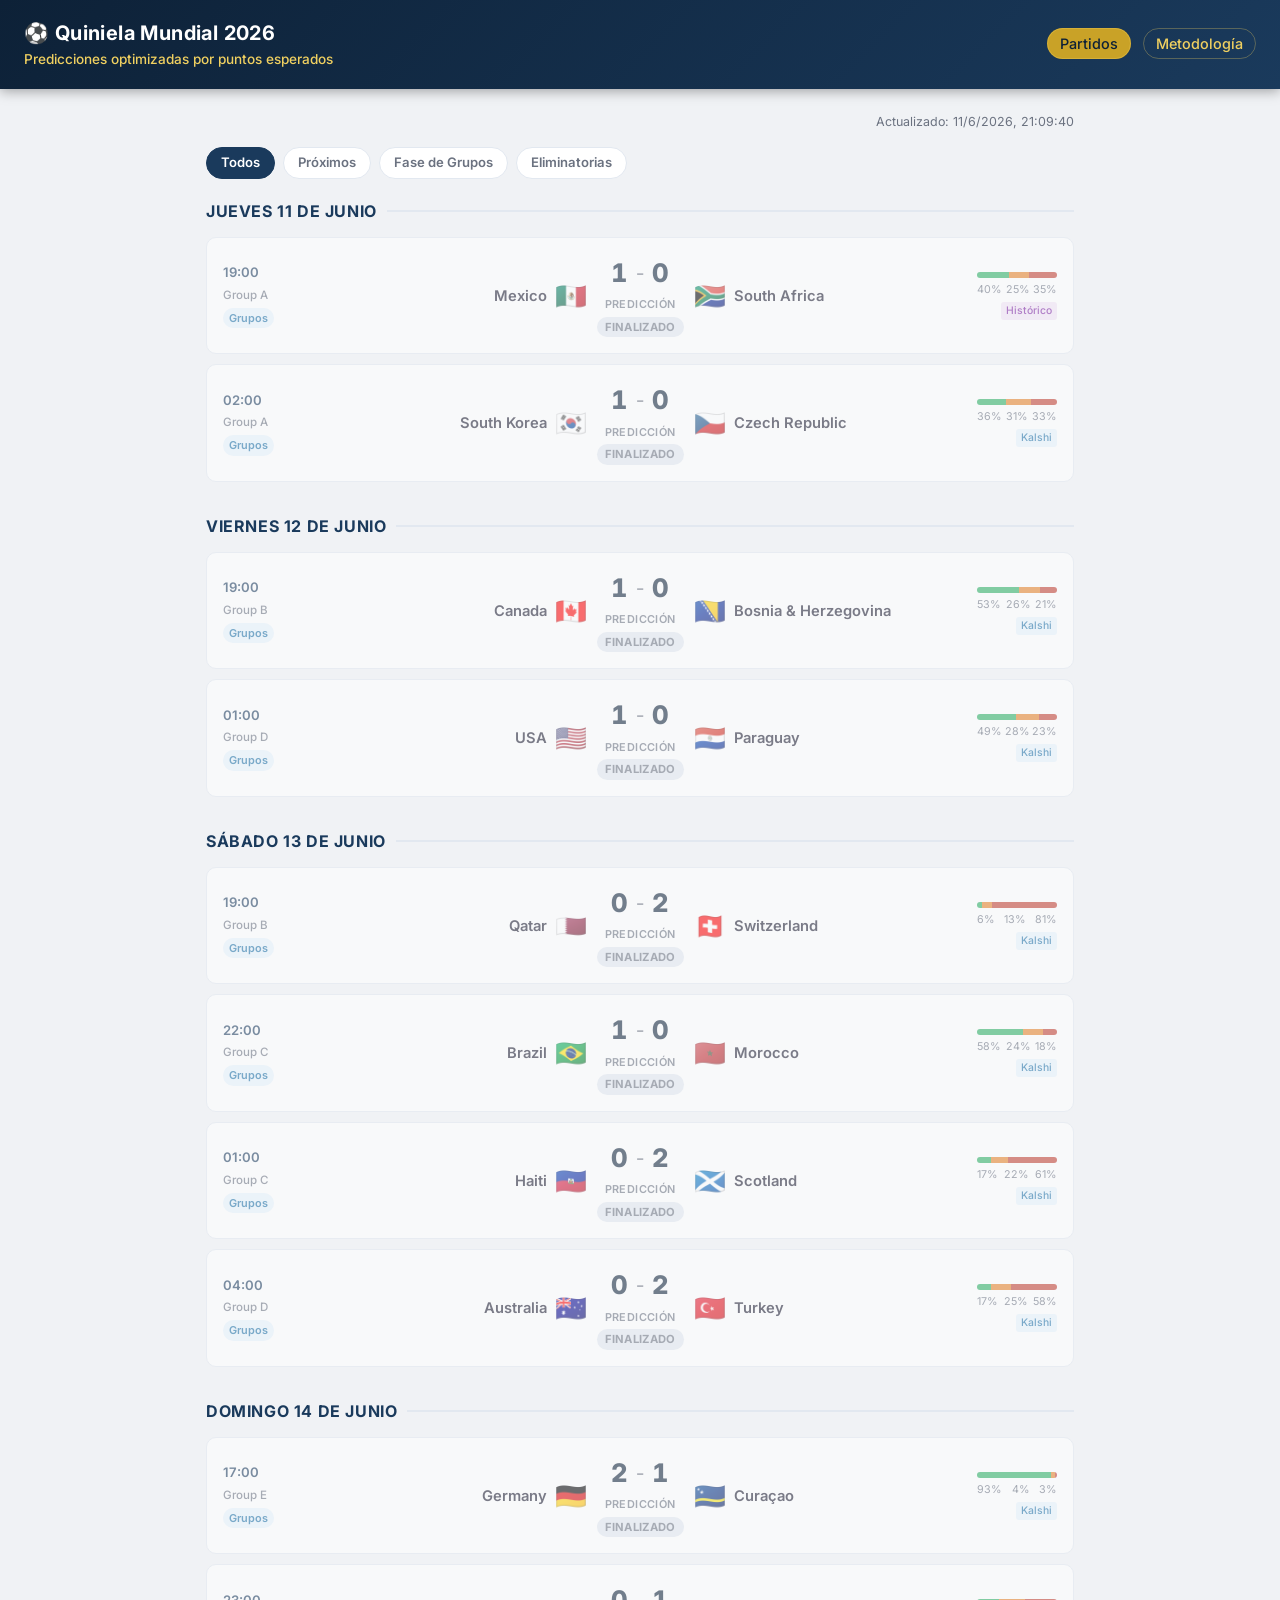
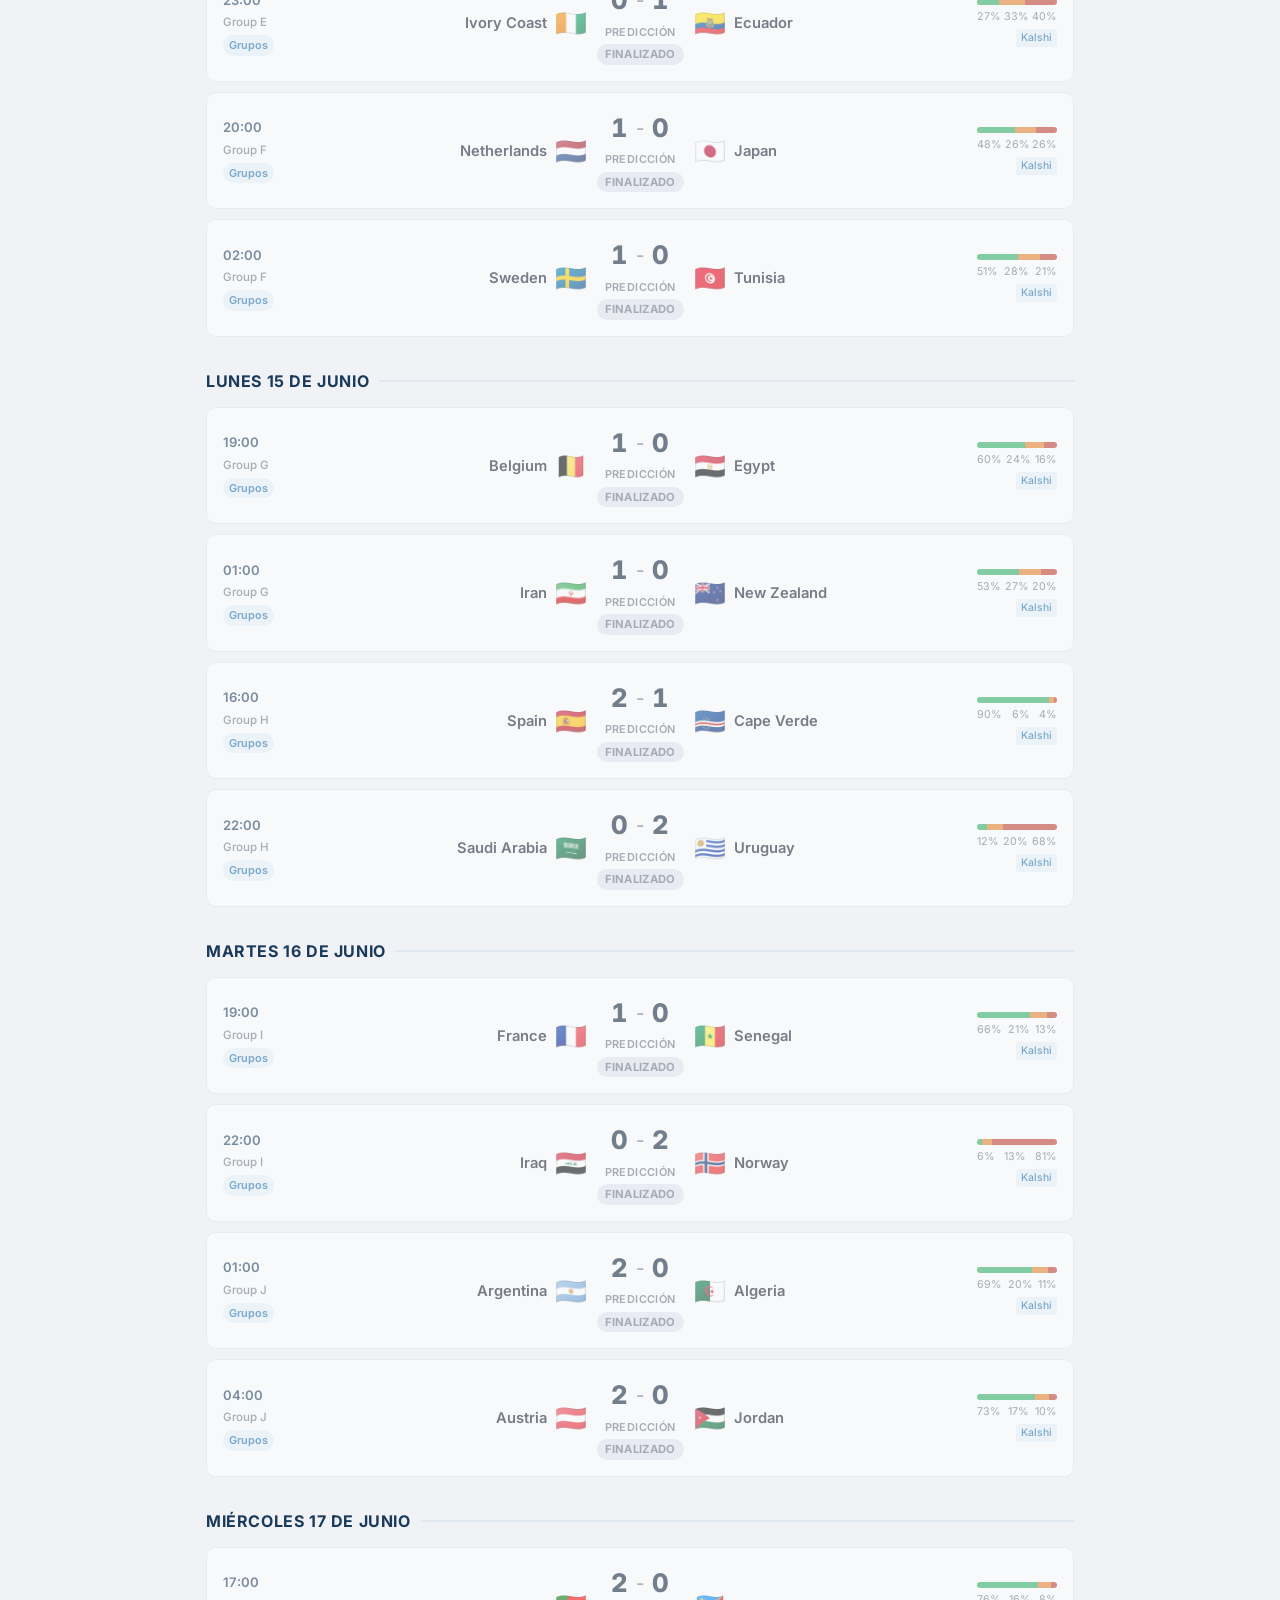
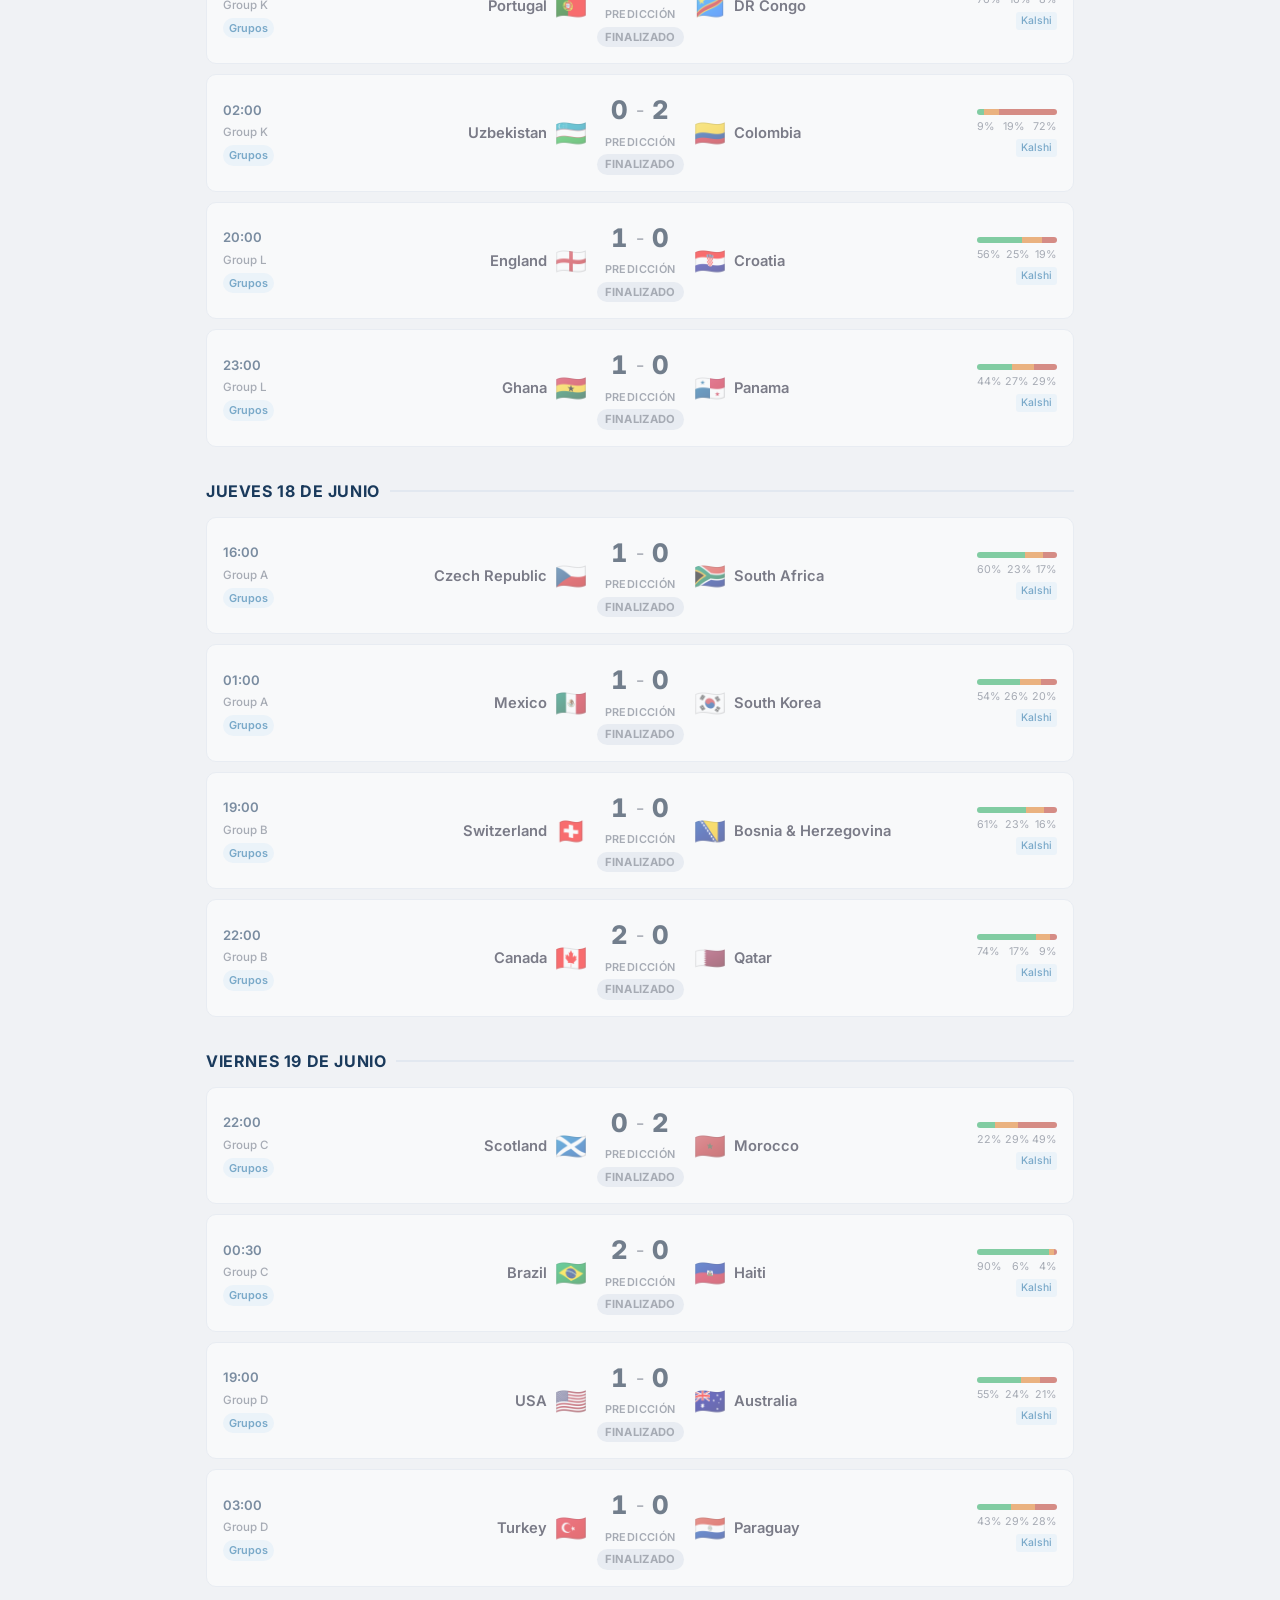
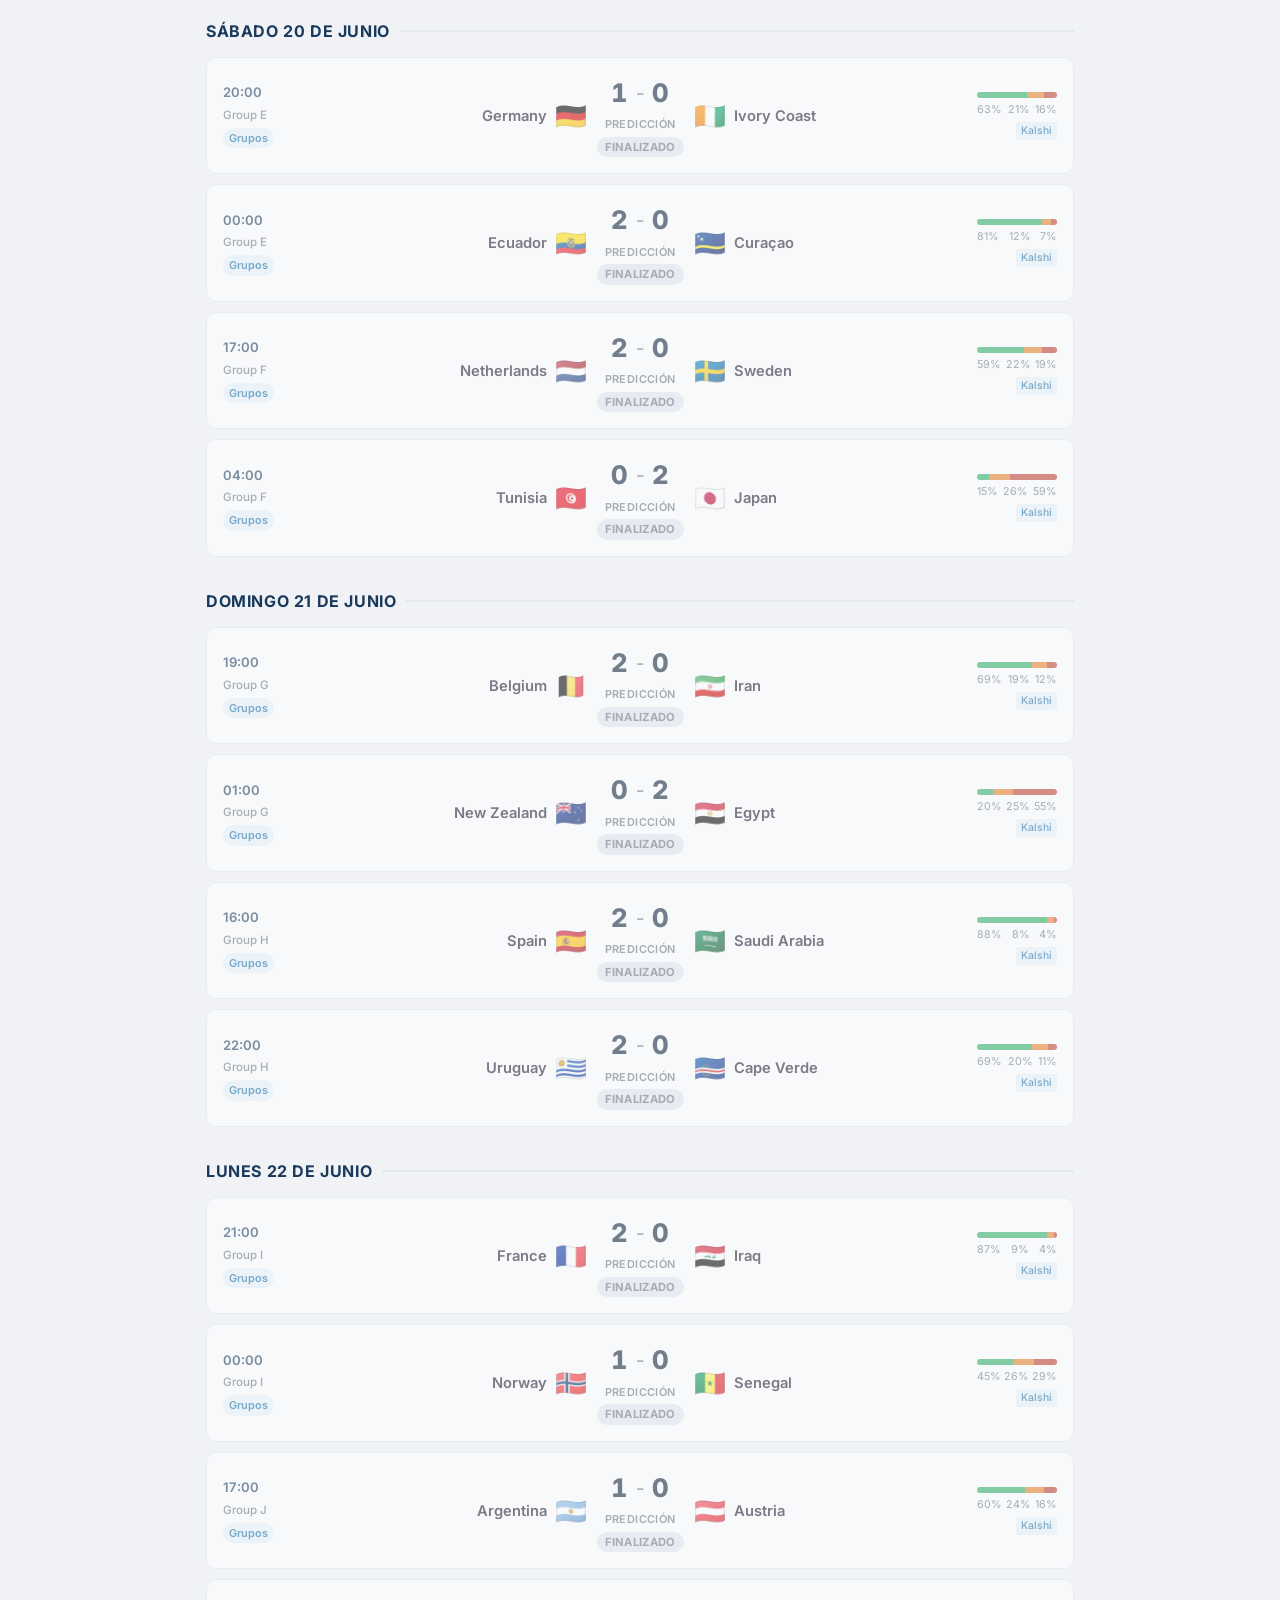
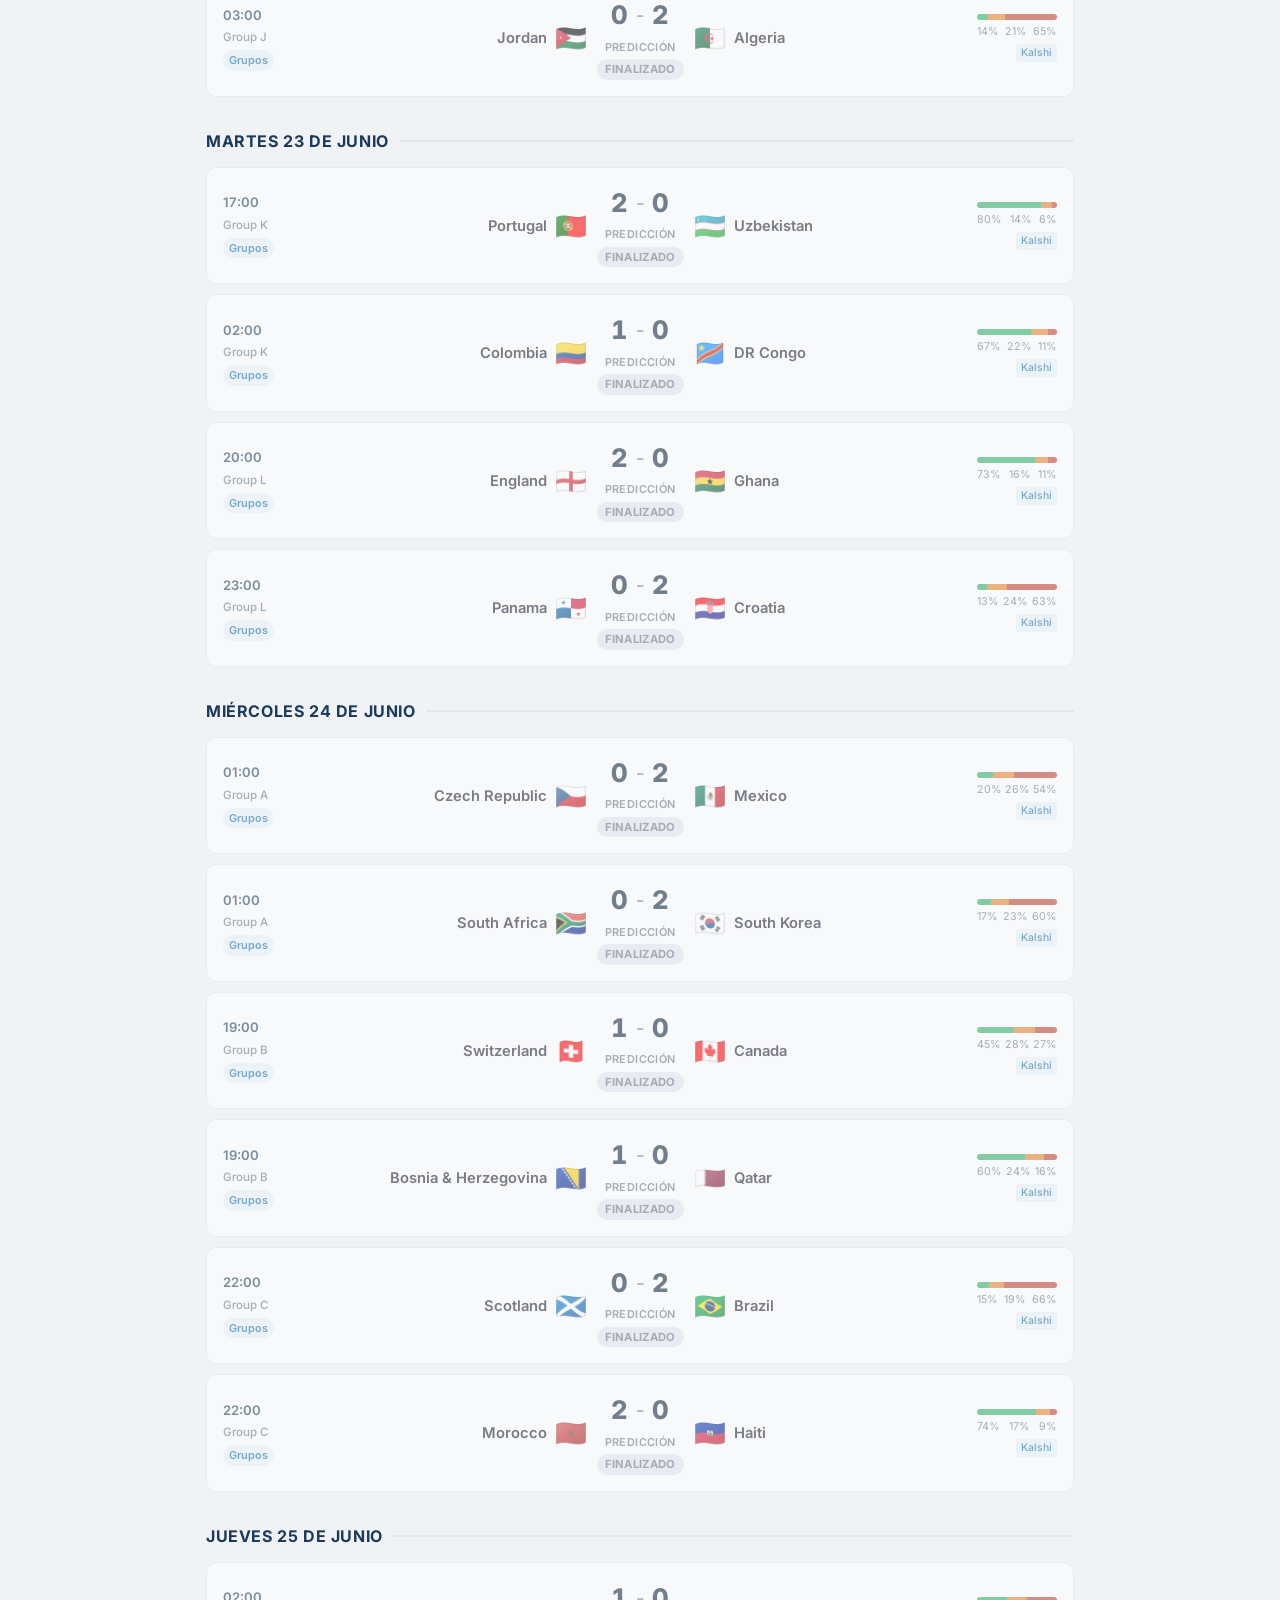
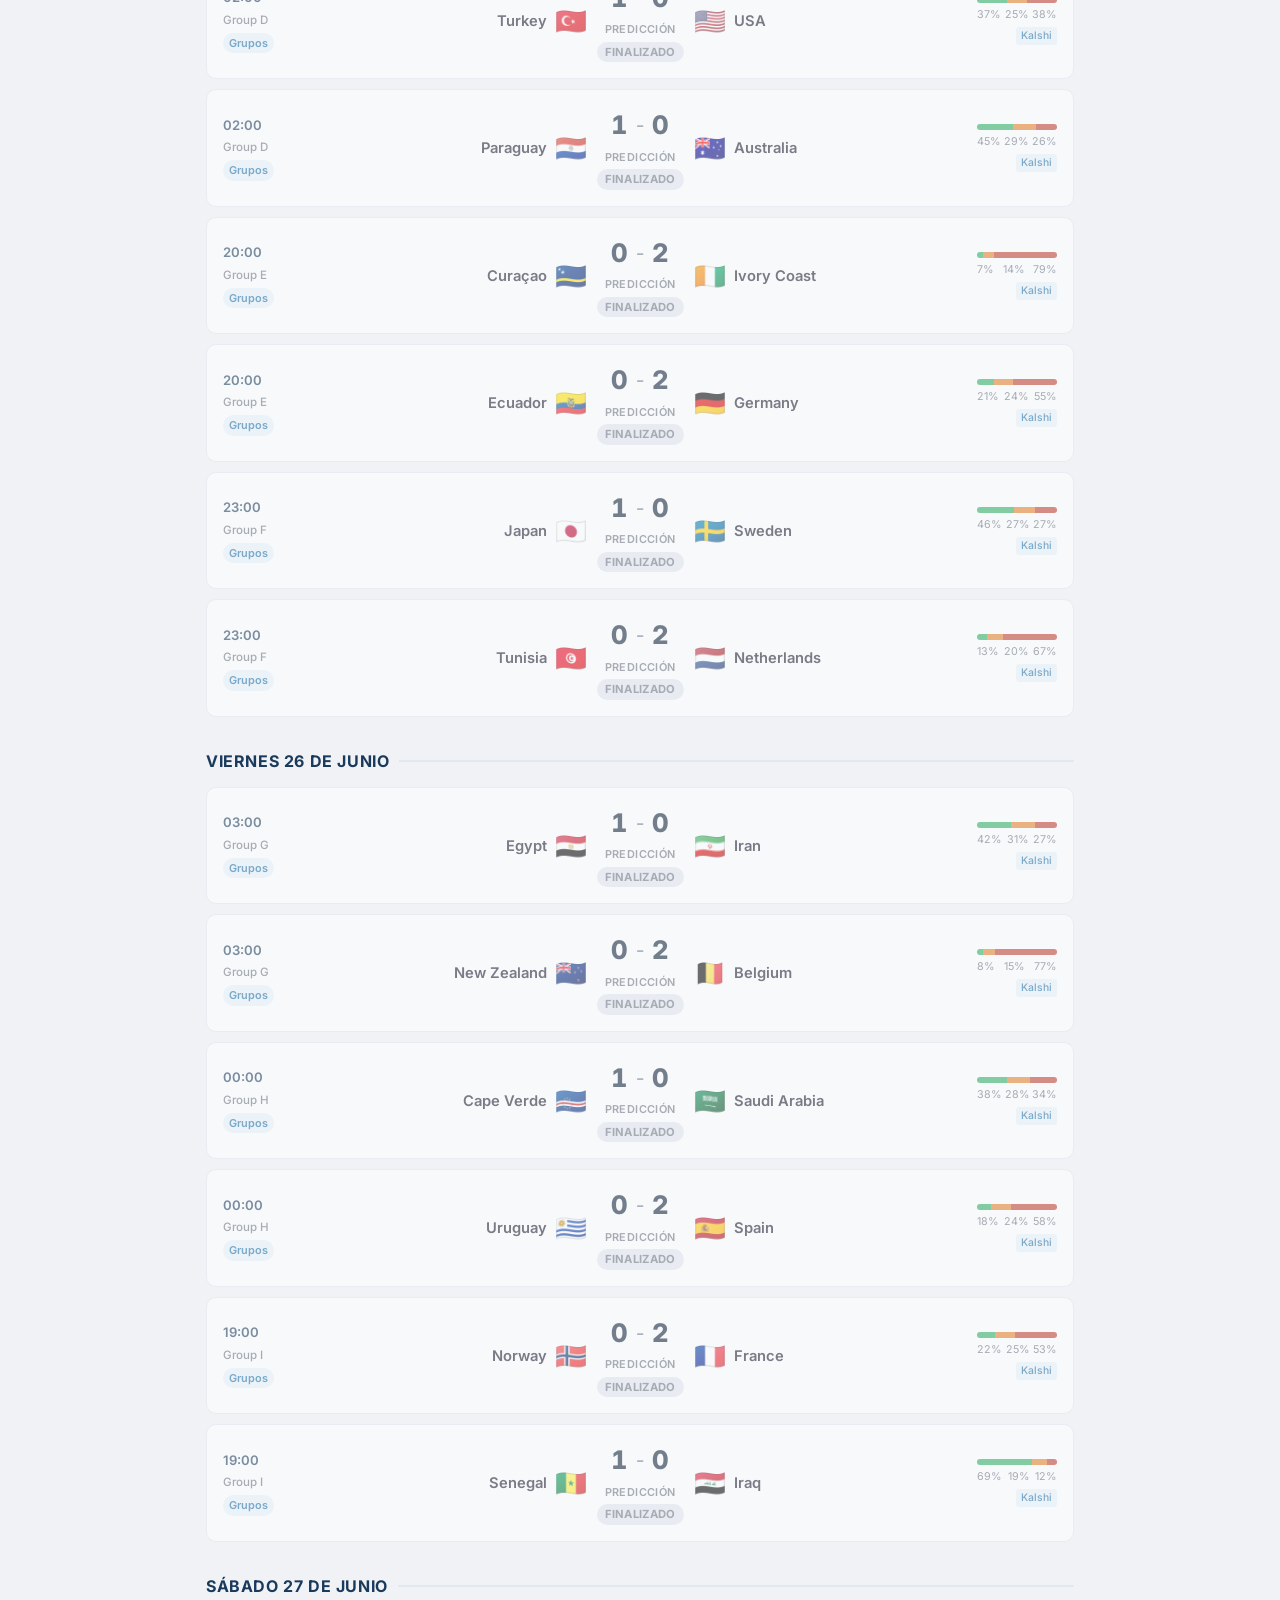
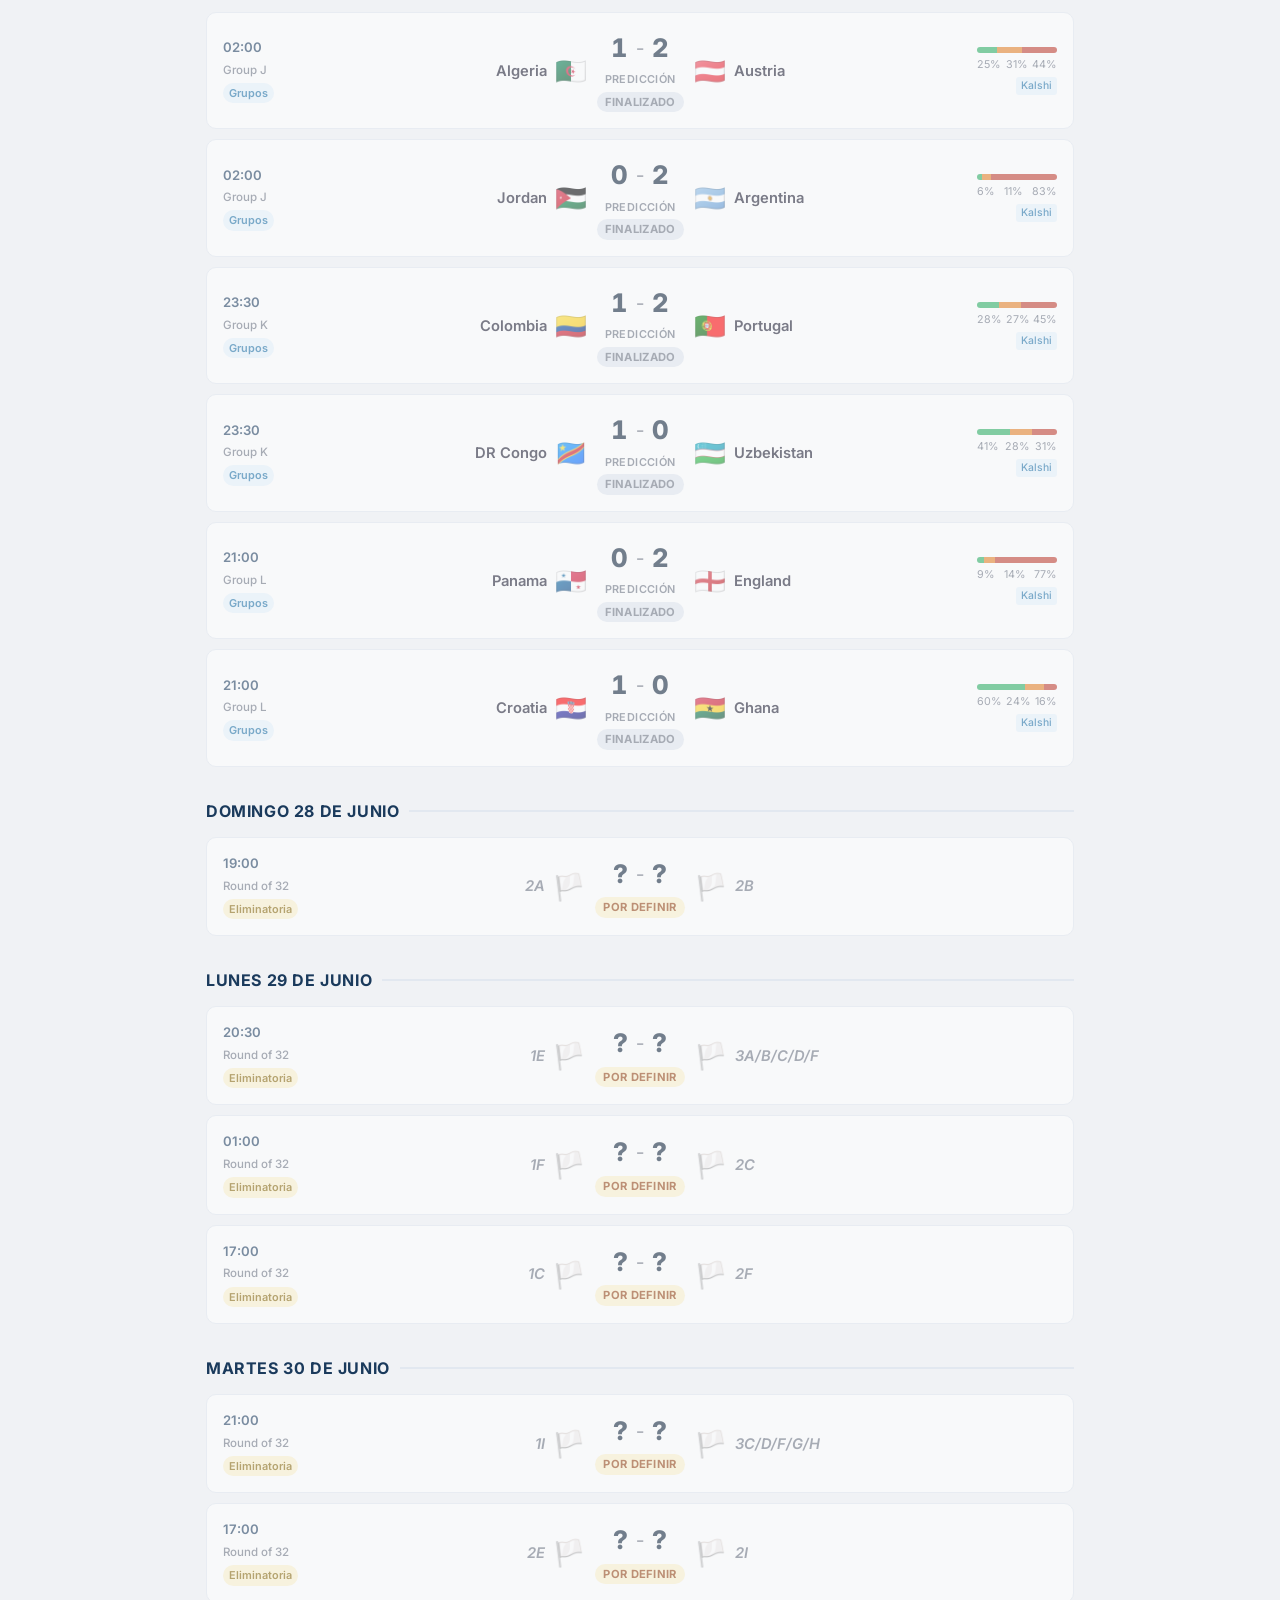
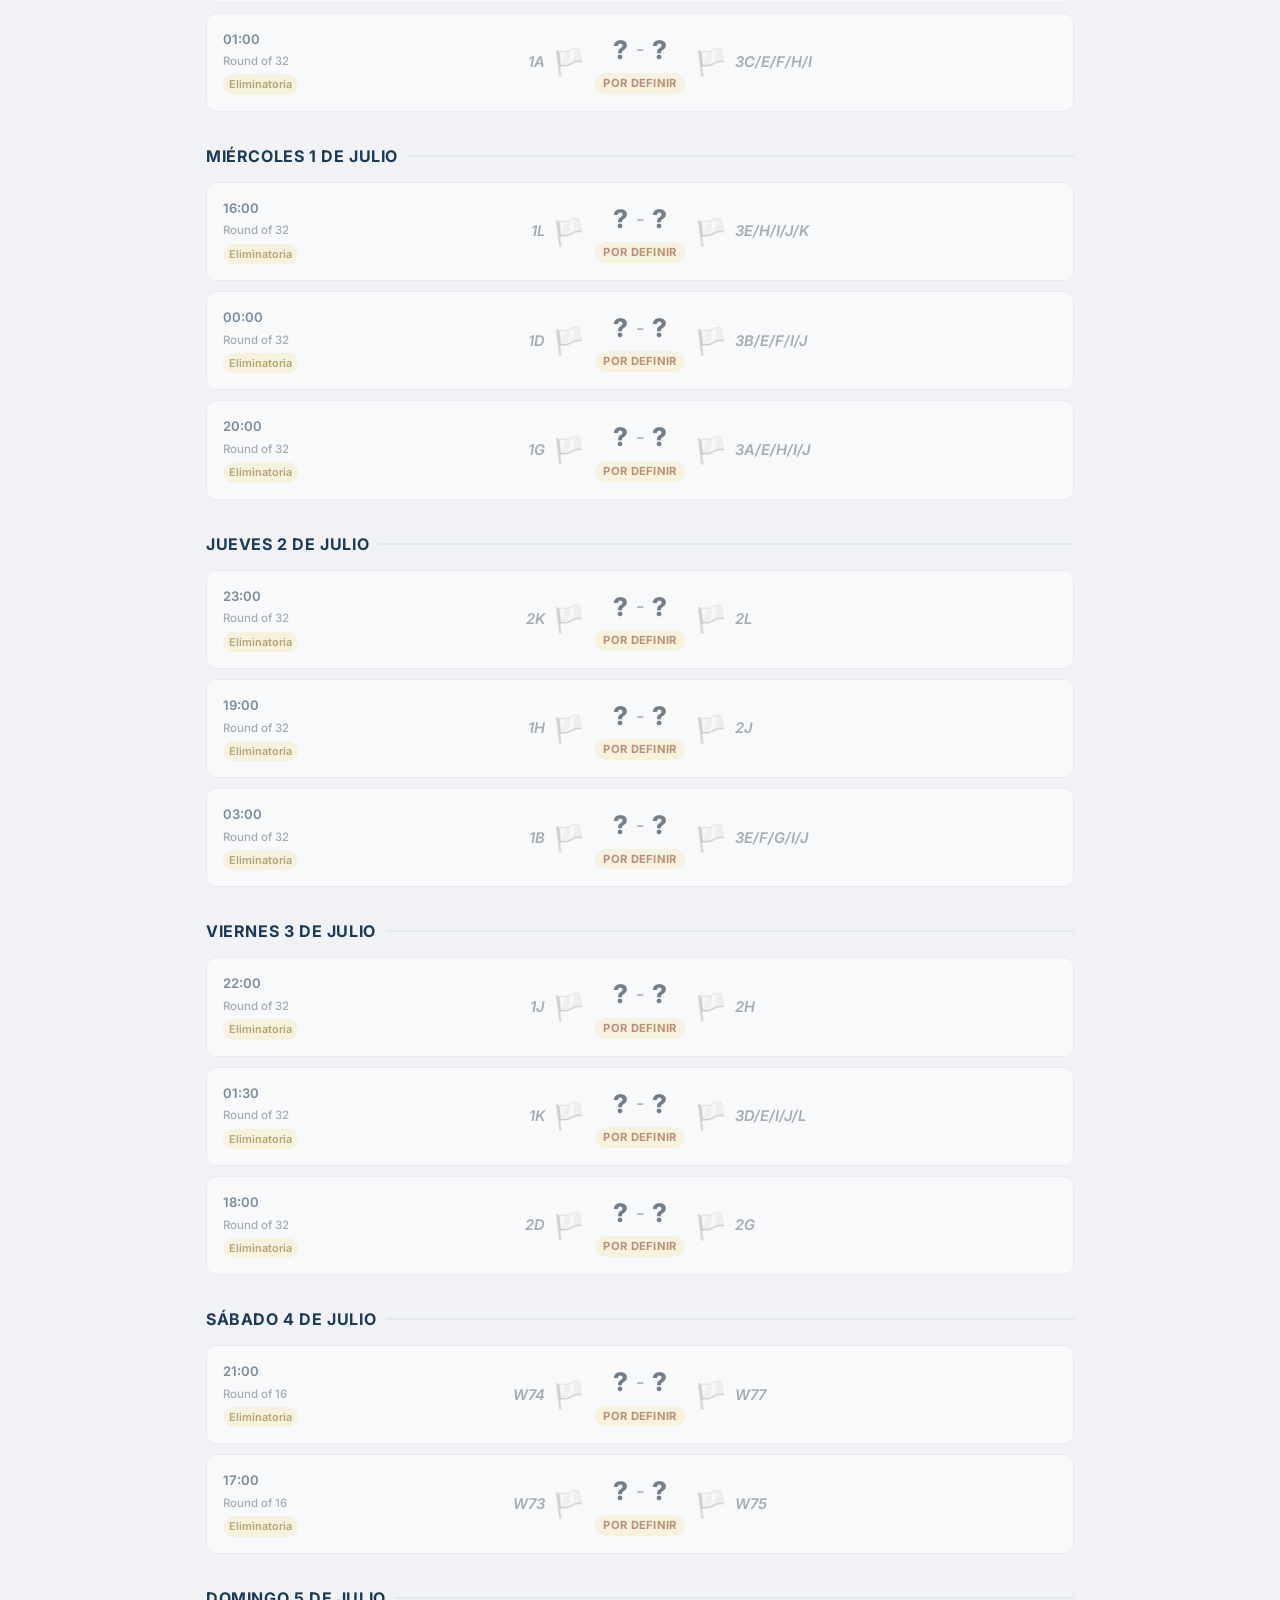
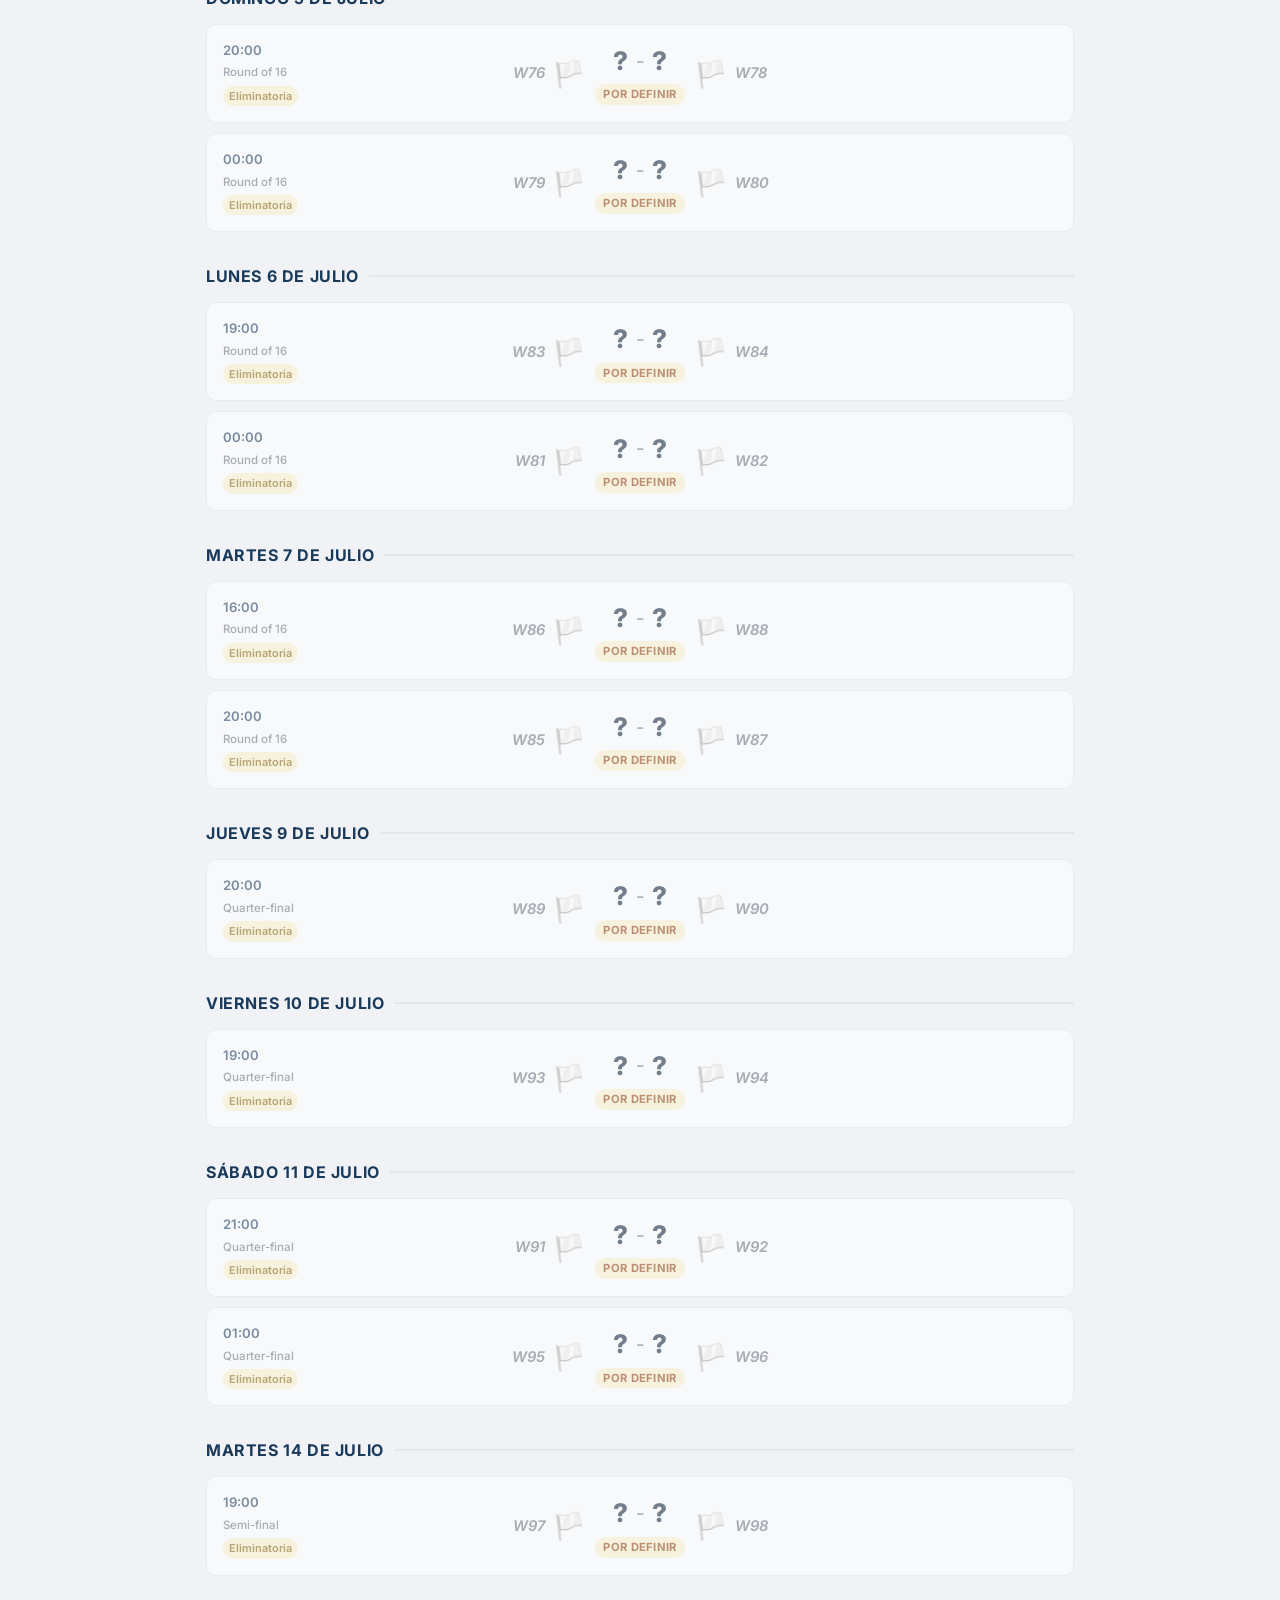
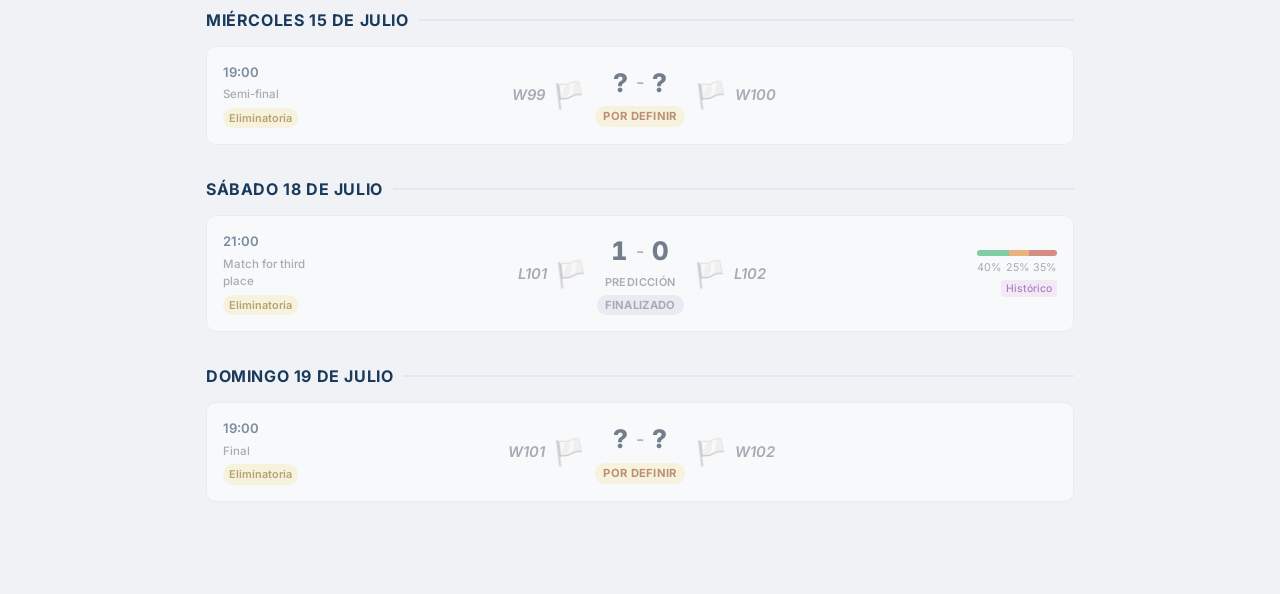
==== site/index.html @ 2aa3670f "Add frontend, GitHub Actions, fix Kalshi model - Fix _date_code to use Eastern Time (UTC-4) from tim" ====
<!DOCTYPE html>
<html lang="es">
<head>
  <meta charset="UTF-8"/>
  <meta name="viewport" content="width=device-width, initial-scale=1.0"/>
  <title>Quiniela Mundial 2026 — Predicciones</title>
  <link rel="stylesheet" href="assets/style.css"/>
  <link rel="preconnect" href="https://fonts.googleapis.com"/>
  <link rel="preconnect" href="https://fonts.gstatic.com" crossorigin/>
  <link href="https://fonts.googleapis.com/css2?family=Inter:wght@400;500;600;700;800&display=swap" rel="stylesheet"/>
</head>
<body>

<header>
  <div class="brand">
    <div>
      <h1>⚽ Quiniela Mundial 2026</h1>
      <span>Predicciones optimizadas por puntos esperados</span>
    </div>
  </div>
  <nav>
    <a href="index.html" class="active">Partidos</a>
    &nbsp;
    <a href="modelo.html">Metodología</a>
  </nav>
</header>

<main>
  <p id="last-updated"></p>

  <div class="filters">
    <span class="chip active" data-filter="all">Todos</span>
    <span class="chip" data-filter="upcoming">Próximos</span>
    <span class="chip" data-filter="group">Fase de Grupos</span>
    <span class="chip" data-filter="knockout">Eliminatorias</span>
  </div>

  <div id="matches">
    <p style="text-align:center;padding:40px;color:var(--text-muted)">Cargando predicciones…</p>
  </div>
</main>

<script src="assets/main.js"></script>
</body>
</html>
---- site/assets/style.css ----
:root {
  --blue-dark: #0d2137;
  --blue-mid:  #1a3a5c;
  --gold:      #c9a227;
  --gold-lt:   #f0d060;
  --green:     #27ae60;
  --orange:    #e67e22;
  --red:       #c0392b;
  --gray-bg:   #f0f2f5;
  --card-bg:   #ffffff;
  --text:      #1a1a2e;
  --text-muted:#6b7280;
  --border:    #e2e8f0;
  --radius:    10px;
}

*, *::before, *::after { box-sizing: border-box; margin: 0; padding: 0; }

body {
  font-family: 'Inter', 'Segoe UI', system-ui, sans-serif;
  background: var(--gray-bg);
  color: var(--text);
  font-size: 15px;
  line-height: 1.5;
}

/* ── Header ── */
header {
  background: linear-gradient(135deg, var(--blue-dark) 0%, var(--blue-mid) 100%);
  color: #fff;
  padding: 18px 24px;
  display: flex;
  align-items: center;
  justify-content: space-between;
  gap: 16px;
  position: sticky;
  top: 0;
  z-index: 100;
  box-shadow: 0 2px 12px rgba(0,0,0,.35);
}

header .brand {
  display: flex;
  align-items: center;
  gap: 12px;
}
header .brand h1 {
  font-size: 1.25rem;
  font-weight: 700;
  letter-spacing: .4px;
}
header .brand span {
  font-size: .85rem;
  color: var(--gold-lt);
  font-weight: 500;
}

header nav a {
  color: var(--gold-lt);
  text-decoration: none;
  font-size: .9rem;
  font-weight: 500;
  padding: 6px 12px;
  border: 1px solid rgba(240,208,96,.3);
  border-radius: 20px;
  transition: background .15s;
}
header nav a:hover { background: rgba(240,208,96,.15); }
header nav a.active { background: var(--gold); color: var(--blue-dark); }

/* ── Main layout ── */
main { max-width: 900px; margin: 0 auto; padding: 24px 16px 60px; }

/* ── Updated badge ── */
#last-updated {
  font-size: .78rem;
  color: var(--text-muted);
  text-align: right;
  margin-bottom: 16px;
}

/* ── Date section ── */
.date-section { margin-bottom: 32px; }

.date-header {
  display: flex;
  align-items: center;
  gap: 10px;
  margin-bottom: 14px;
}
.date-header h2 {
  font-size: 1rem;
  font-weight: 700;
  color: var(--blue-mid);
  text-transform: uppercase;
  letter-spacing: .6px;
}
.date-header::after {
  content: '';
  flex: 1;
  height: 2px;
  background: var(--border);
}

/* ── Match card ── */
.match-card {
  background: var(--card-bg);
  border-radius: var(--radius);
  border: 1px solid var(--border);
  padding: 16px;
  margin-bottom: 10px;
  display: grid;
  grid-template-columns: 90px 1fr auto 1fr 90px;
  align-items: center;
  gap: 10px;
  transition: box-shadow .15s;
}
.match-card:hover { box-shadow: 0 4px 16px rgba(0,0,0,.08); }
.match-card.past { opacity: .55; }

/* Time + group info (left meta column) */
.match-meta {
  display: flex;
  flex-direction: column;
  align-items: flex-start;
  gap: 4px;
}
.match-time {
  font-size: .82rem;
  font-weight: 600;
  color: var(--blue-mid);
}
.match-group {
  font-size: .72rem;
  color: var(--text-muted);
  font-weight: 500;
}
.match-phase-badge {
  font-size: .68rem;
  padding: 2px 6px;
  border-radius: 20px;
  font-weight: 600;
  background: #e8f4fd;
  color: #1a6fa6;
}
.match-phase-badge.knockout {
  background: #fef3cd;
  color: #856404;
}

/* Home team */
.team-home {
  display: flex;
  align-items: center;
  justify-content: flex-end;
  gap: 8px;
  text-align: right;
}
.team-away {
  display: flex;
  align-items: center;
  justify-content: flex-start;
  gap: 8px;
  text-align: left;
}
.team-flag { font-size: 1.6rem; line-height: 1; }
.team-name { font-size: .92rem; font-weight: 600; }
.team-name.tbd { color: var(--text-muted); font-style: italic; }

/* Score block */
.score-block {
  display: flex;
  flex-direction: column;
  align-items: center;
  gap: 4px;
  min-width: 80px;
}
.score-main {
  display: flex;
  align-items: center;
  gap: 6px;
  font-size: 1.6rem;
  font-weight: 800;
  color: var(--blue-dark);
  font-variant-numeric: tabular-nums;
}
.score-sep { color: var(--text-muted); font-weight: 400; font-size: 1.2rem; }

.score-label {
  font-size: .68rem;
  font-weight: 600;
  color: var(--text-muted);
  text-transform: uppercase;
  letter-spacing: .4px;
}
.score-epts {
  font-size: .75rem;
  font-weight: 600;
  padding: 2px 8px;
  border-radius: 20px;
  background: #e8f5e9;
  color: #2e7d32;
}
.score-epts.medium { background: #fff8e1; color: #e65100; }
.score-epts.low    { background: #fce4ec; color: #880e4f; }

/* Probability bar (right meta column) */
.prob-col {
  display: flex;
  flex-direction: column;
  align-items: flex-end;
  gap: 4px;
}
.prob-bar {
  display: flex;
  width: 80px;
  height: 6px;
  border-radius: 3px;
  overflow: hidden;
}
.prob-bar .seg-home { background: var(--green); }
.prob-bar .seg-draw { background: var(--orange); }
.prob-bar .seg-away { background: var(--red); }
.prob-labels {
  display: flex;
  width: 80px;
  justify-content: space-between;
  font-size: .67rem;
  color: var(--text-muted);
}
.src-badge {
  font-size: .65rem;
  padding: 1px 5px;
  border-radius: 3px;
  background: #e8f4fd;
  color: #1a6fa6;
  font-weight: 500;
}
.src-badge.fallback { background: #f3e5f5; color: #7b1fa2; }

/* ── Status overlays ── */
.match-card.live .score-main { color: var(--red); animation: pulse 2s infinite; }
@keyframes pulse { 0%,100%{opacity:1} 50%{opacity:.6} }

.status-pill {
  display: inline-block;
  font-size: .7rem;
  font-weight: 700;
  padding: 2px 8px;
  border-radius: 20px;
  letter-spacing: .3px;
  text-transform: uppercase;
}
.status-pill.live    { background: #fee2e2; color: var(--red); }
.status-pill.past    { background: var(--border); color: var(--text-muted); }
.status-pill.tbd     { background: #fef3cd; color: #92400e; }

/* ── Filter chips ── */
.filters {
  display: flex;
  gap: 8px;
  flex-wrap: wrap;
  margin-bottom: 20px;
}
.chip {
  cursor: pointer;
  padding: 5px 14px;
  border-radius: 20px;
  font-size: .82rem;
  font-weight: 600;
  border: 1.5px solid var(--border);
  background: var(--card-bg);
  color: var(--text-muted);
  transition: all .15s;
}
.chip:hover { border-color: var(--blue-mid); color: var(--blue-mid); }
.chip.active { background: var(--blue-mid); color: #fff; border-color: var(--blue-mid); }

/* ── modelo.html ── */
.content-page { max-width: 760px; margin: 0 auto; padding: 32px 16px 60px; }
.content-page h2 { font-size: 1.3rem; color: var(--blue-mid); margin: 32px 0 12px; border-bottom: 2px solid var(--gold); padding-bottom: 6px; }
.content-page h3 { font-size: 1rem; margin: 20px 0 8px; color: var(--text); }
.content-page p  { margin-bottom: 12px; color: #374151; }
.content-page table { width: 100%; border-collapse: collapse; margin: 12px 0; font-size: .88rem; }
.content-page th { background: var(--blue-mid); color: #fff; padding: 8px 12px; text-align: left; }
.content-page td { border-bottom: 1px solid var(--border); padding: 8px 12px; }
.content-page tr:nth-child(even) td { background: #f8fafc; }
.content-page code { background: #f1f5f9; padding: 2px 5px; border-radius: 4px; font-size: .85em; }
.content-page .formula-box {
  background: #f8fafc;
  border-left: 4px solid var(--blue-mid);
  padding: 16px 20px;
  border-radius: 0 8px 8px 0;
  font-family: 'Courier New', monospace;
  font-size: .85rem;
  margin: 12px 0;
  overflow-x: auto;
}
.stat-grid { display: grid; grid-template-columns: repeat(auto-fit,minmax(130px,1fr)); gap: 12px; margin: 16px 0; }
.stat-card { background: var(--card-bg); border: 1px solid var(--border); border-radius: 8px; padding: 14px; text-align: center; }
.stat-card .num { font-size: 1.6rem; font-weight: 800; color: var(--blue-mid); }
.stat-card .lbl { font-size: .75rem; color: var(--text-muted); margin-top: 2px; }

/* ── Responsive ── */
@media (max-width: 640px) {
  .match-card {
    grid-template-columns: 1fr;
    grid-template-rows: auto;
    gap: 8px;
    text-align: center;
  }
  .team-home, .team-away { justify-content: center; }
  .score-block { flex-direction: row; flex-wrap: wrap; justify-content: center; gap: 8px; }
  .prob-col { align-items: center; }
  .match-meta { align-items: center; }
}
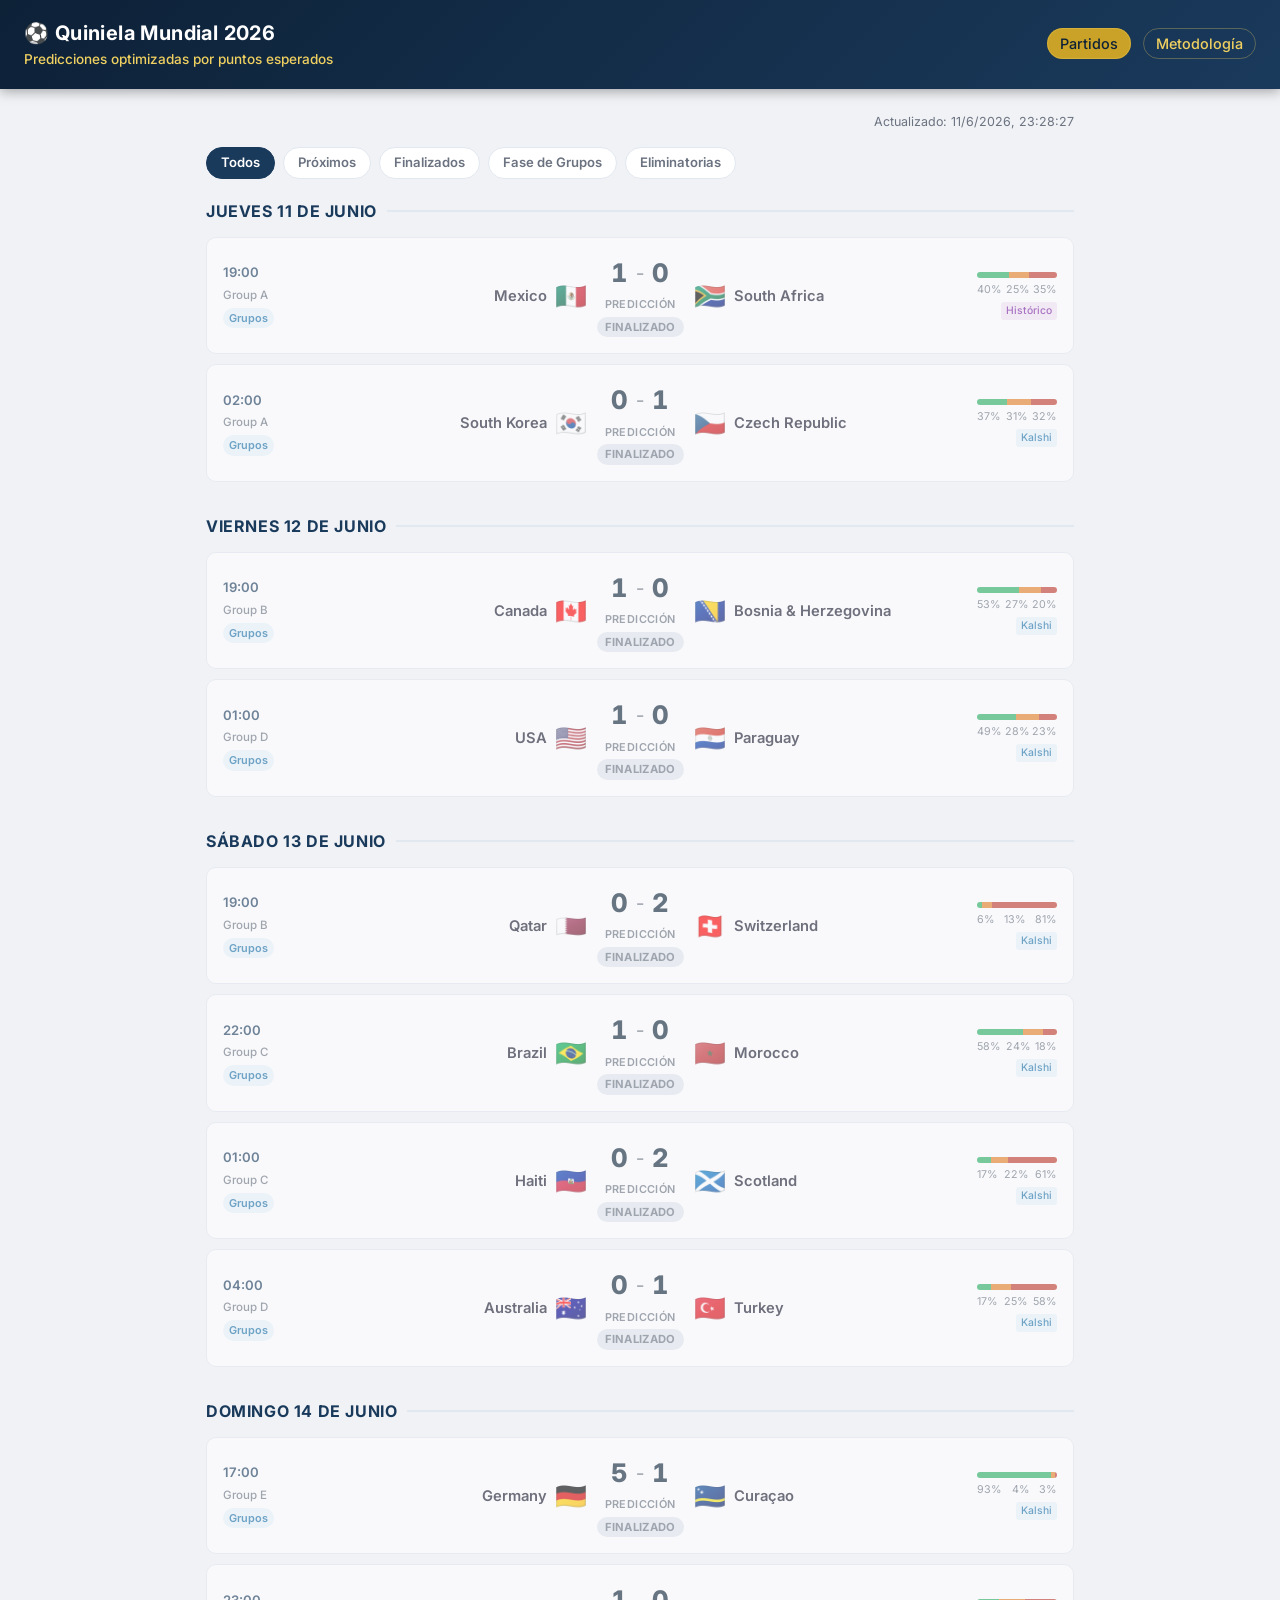
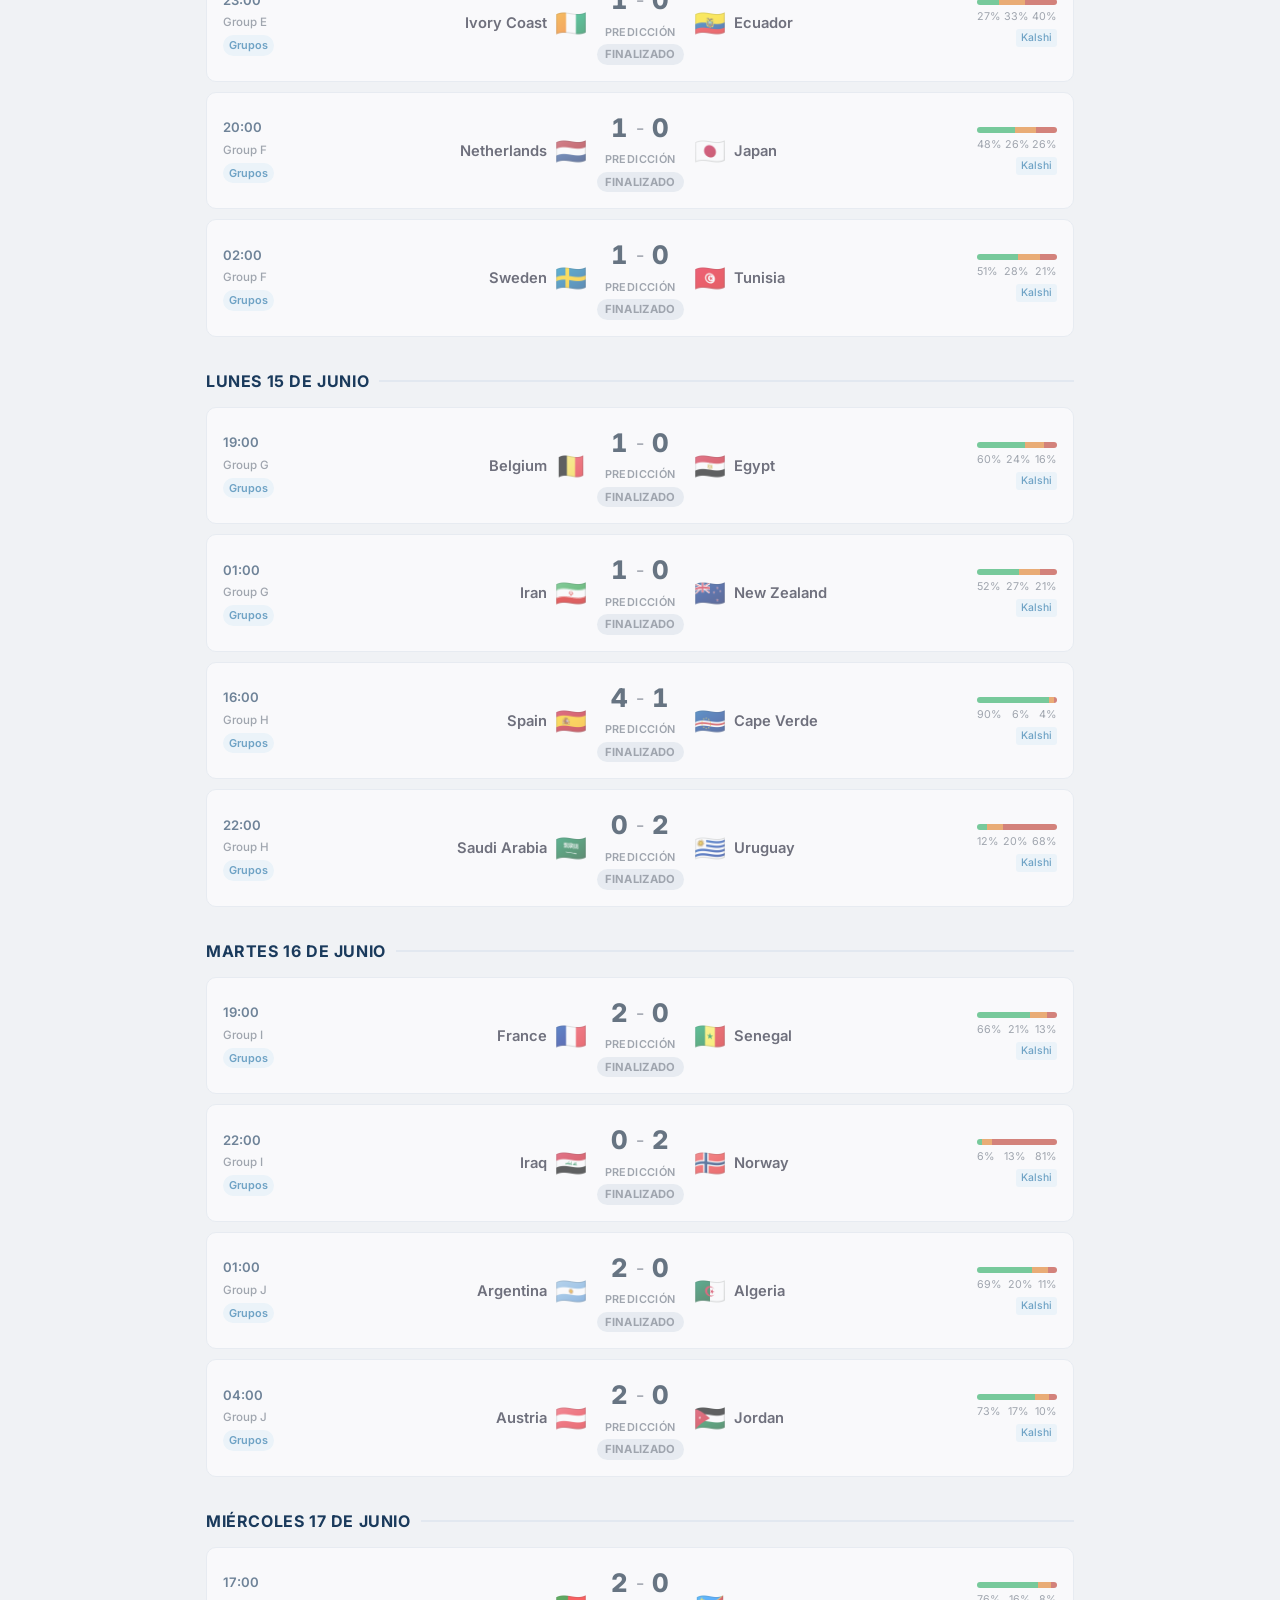
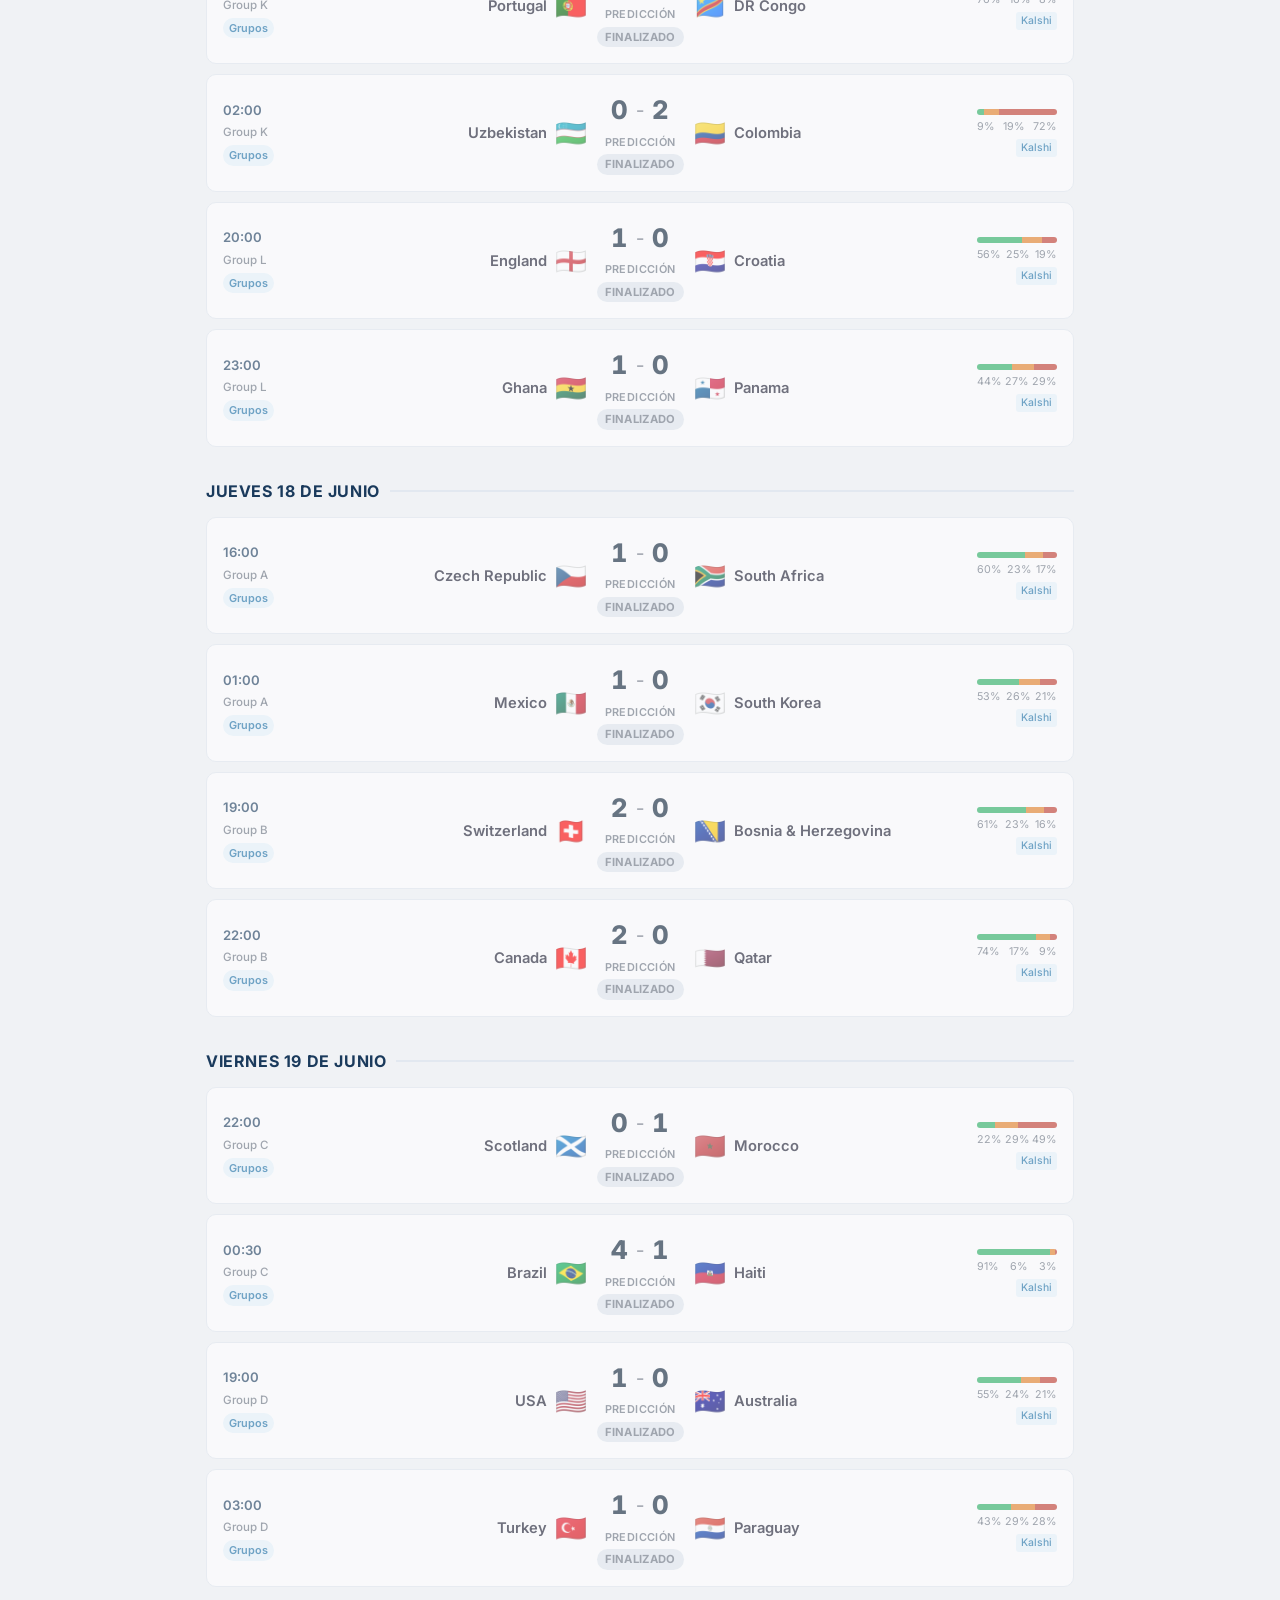
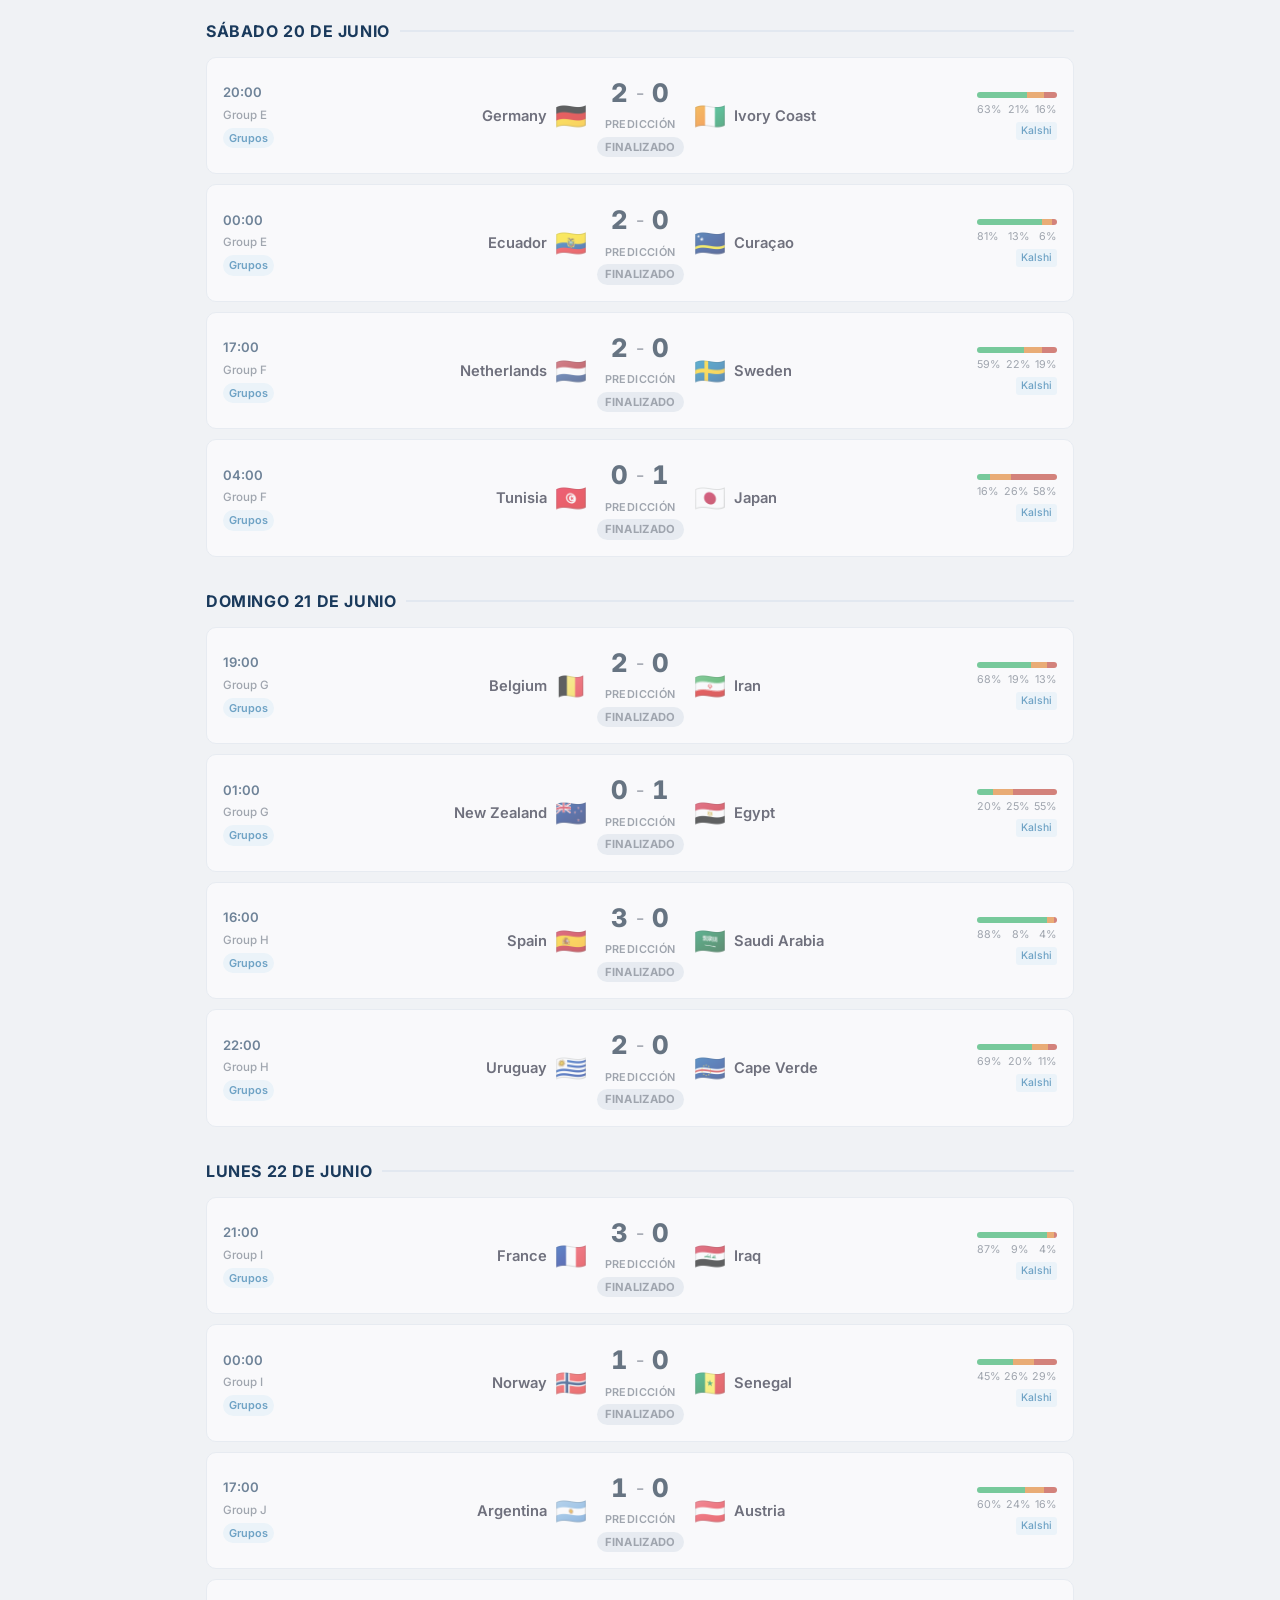
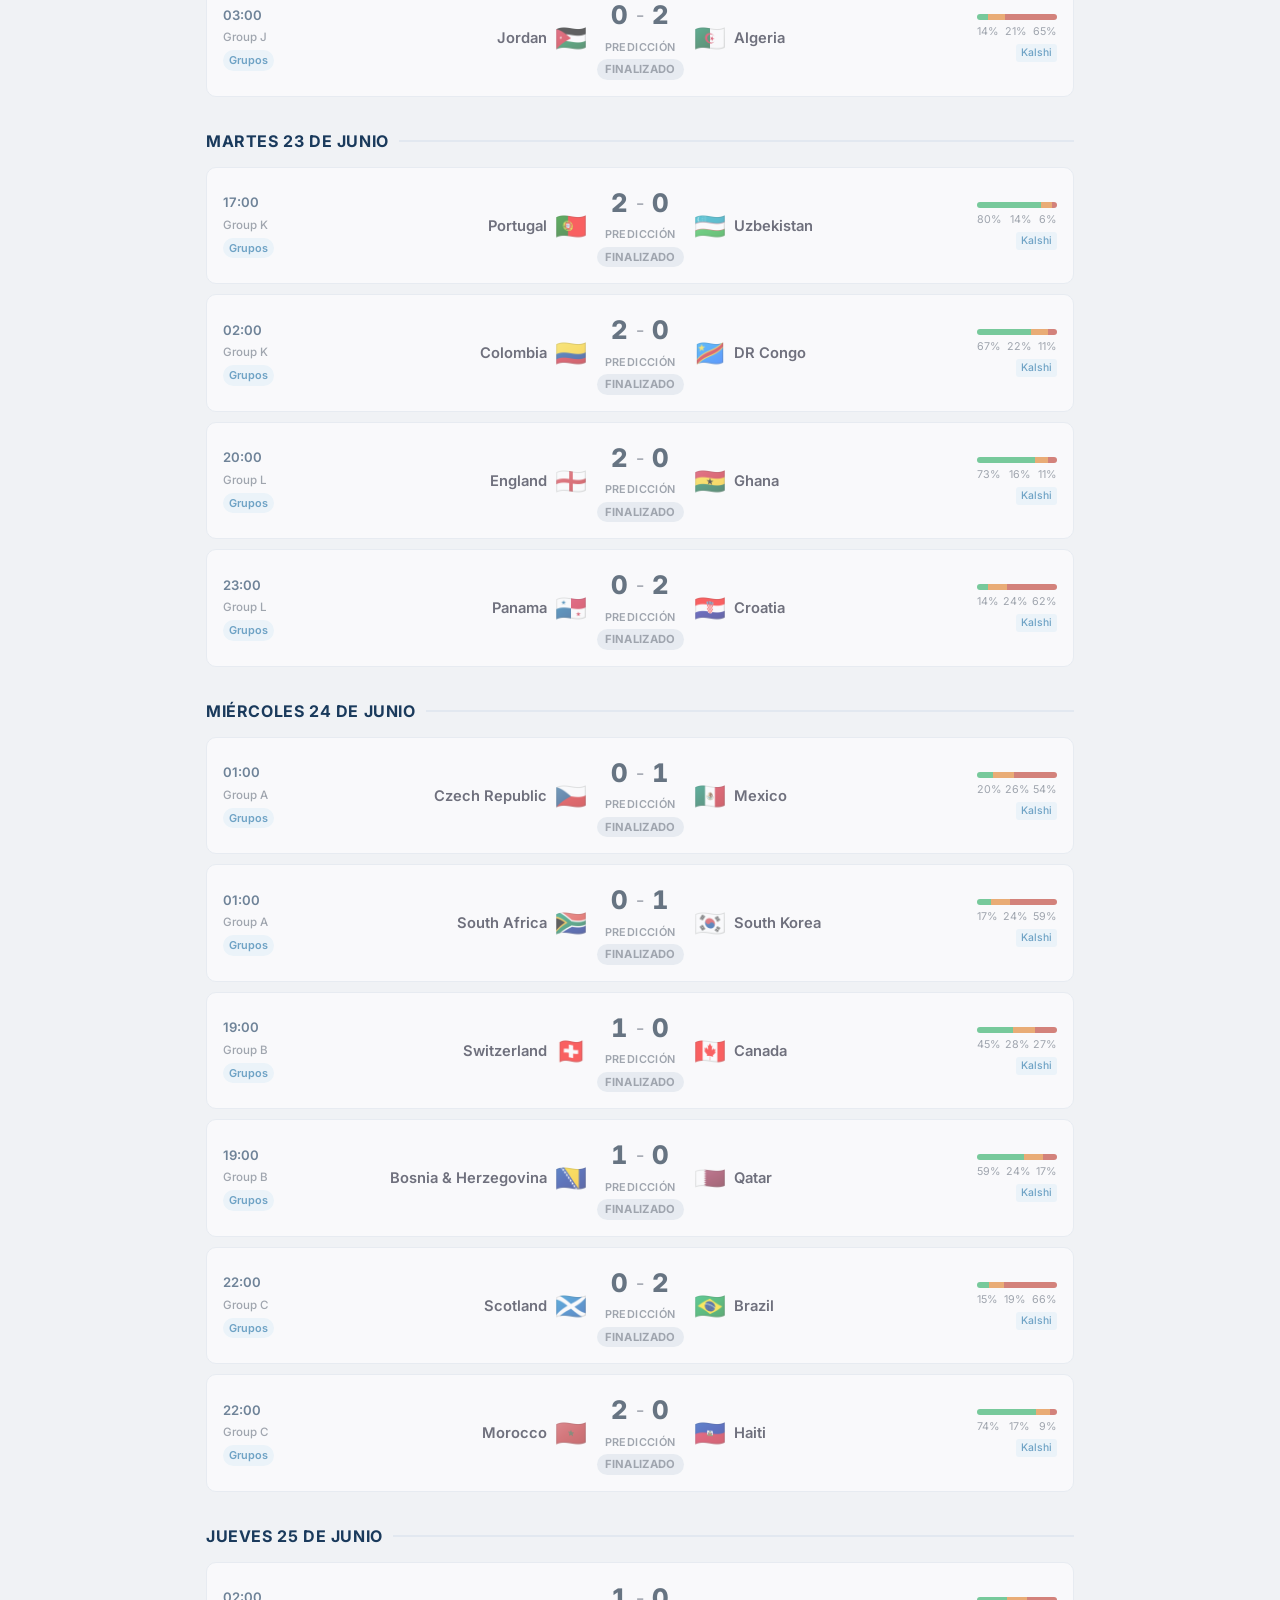
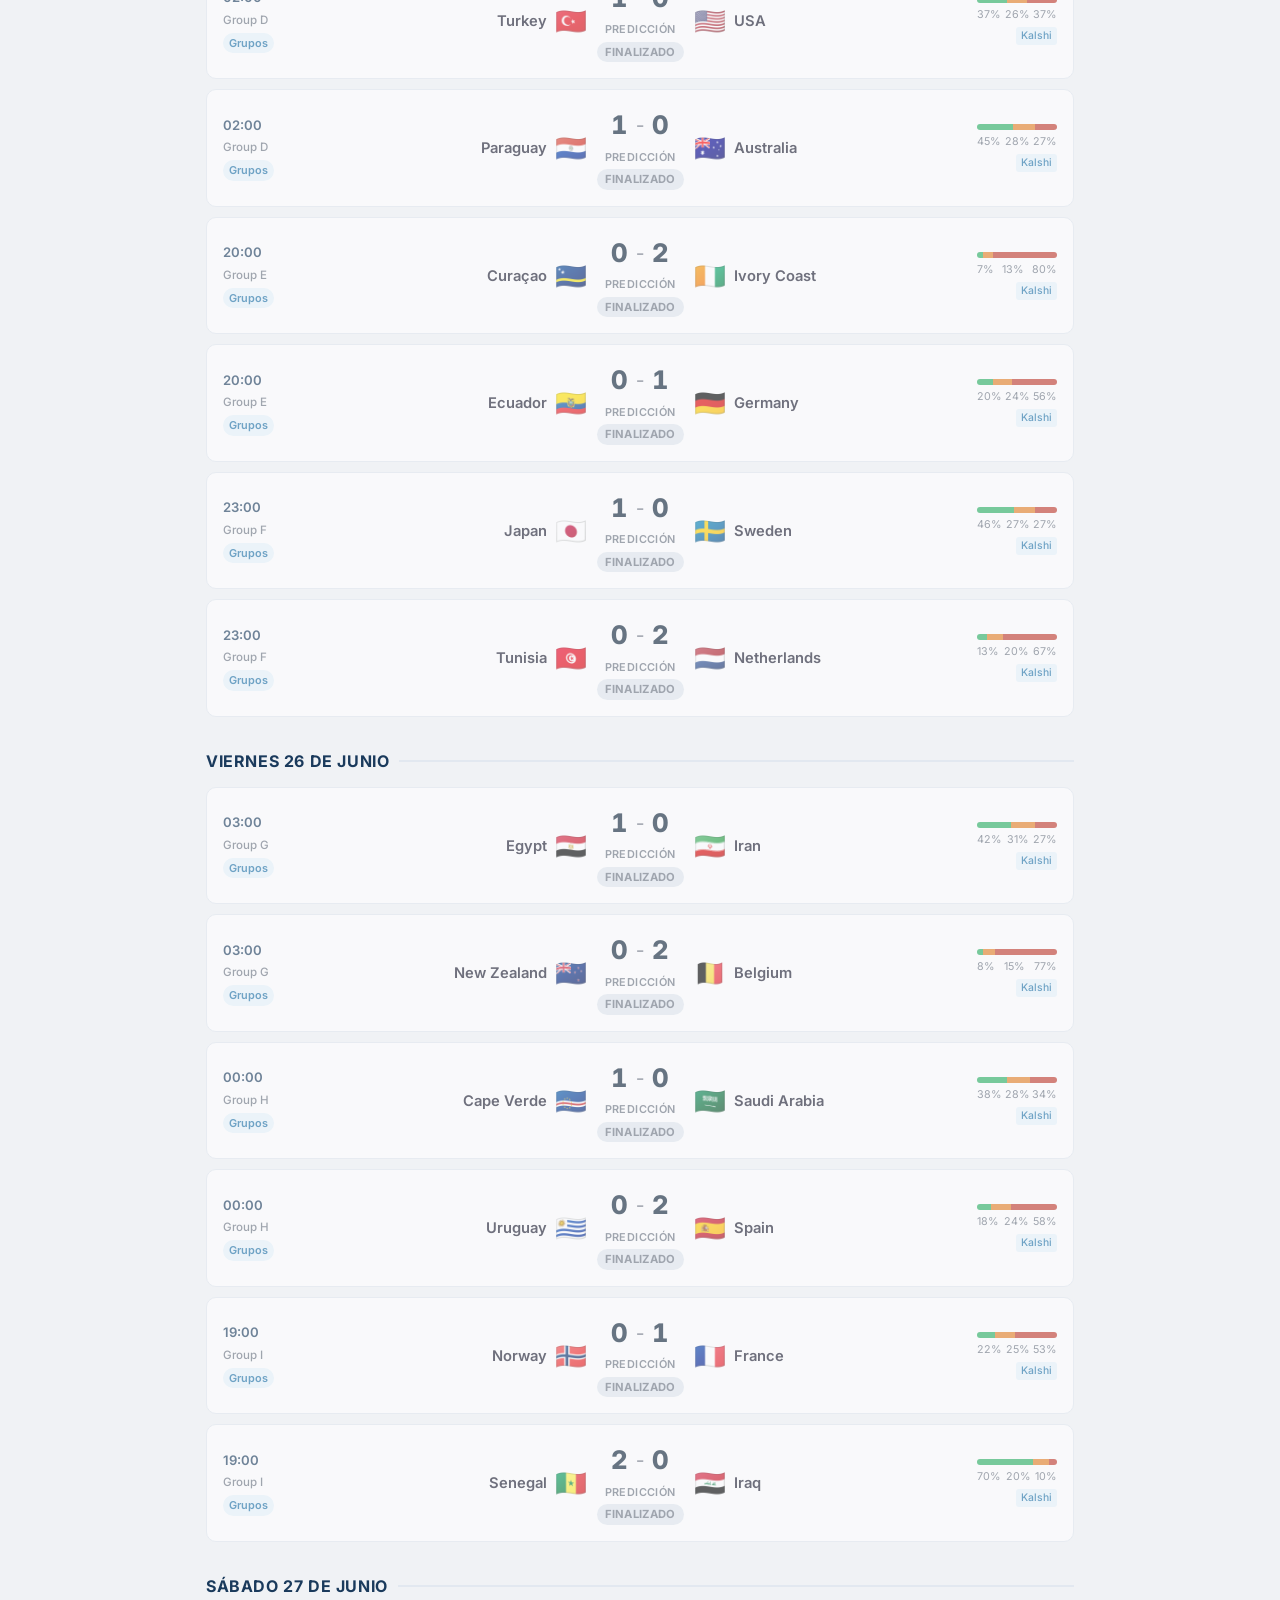
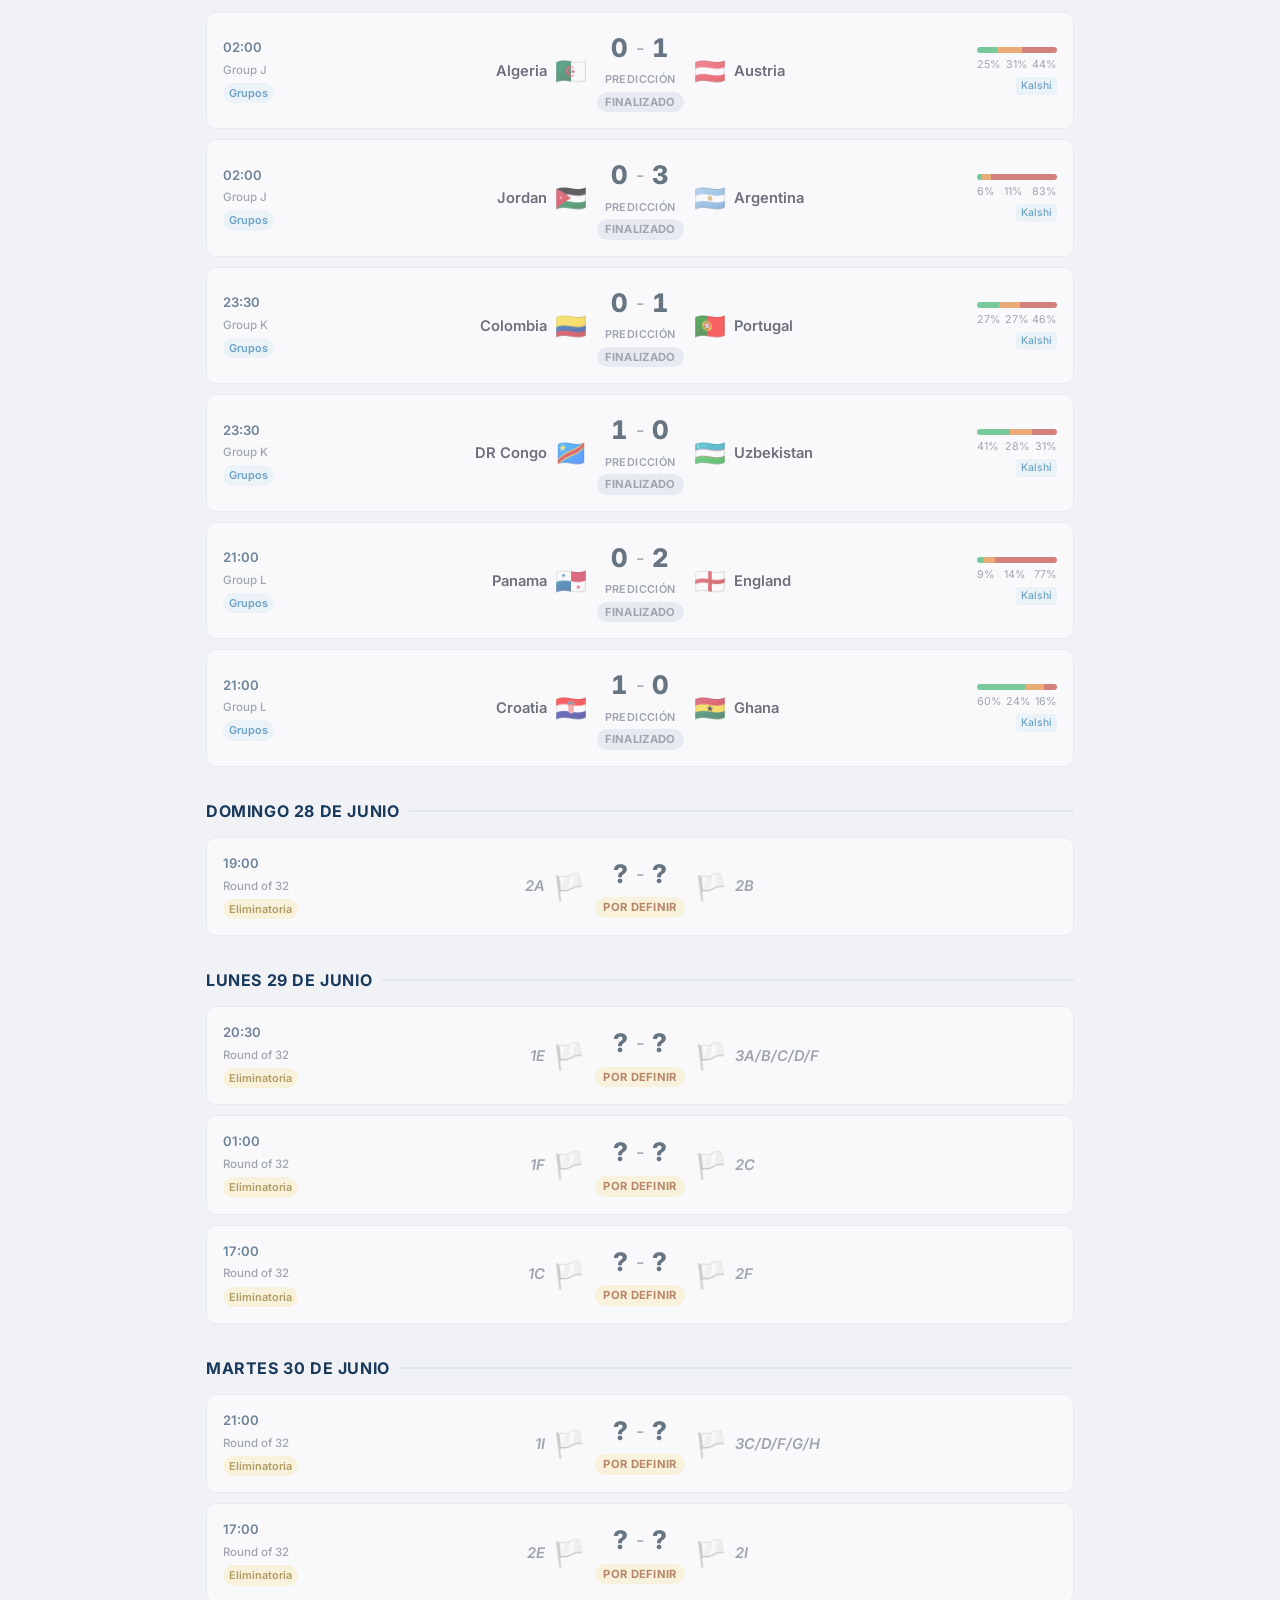
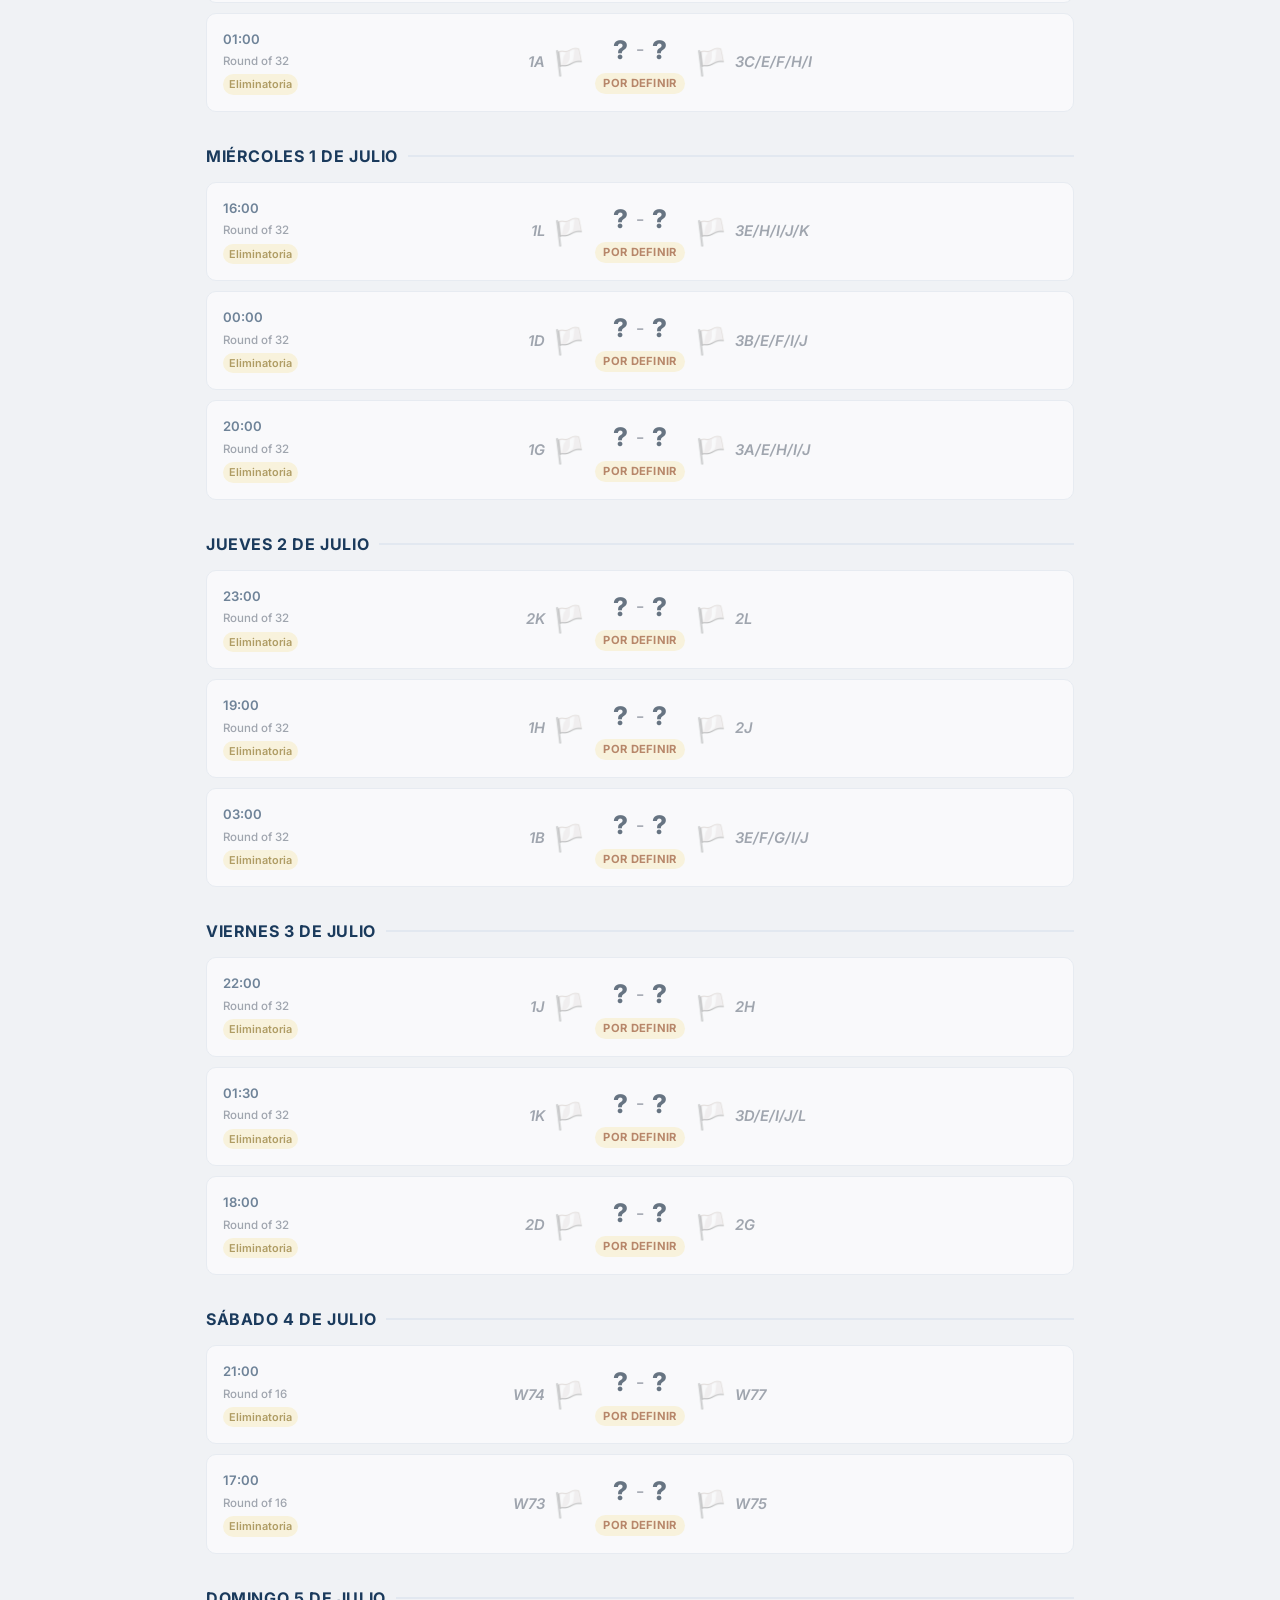
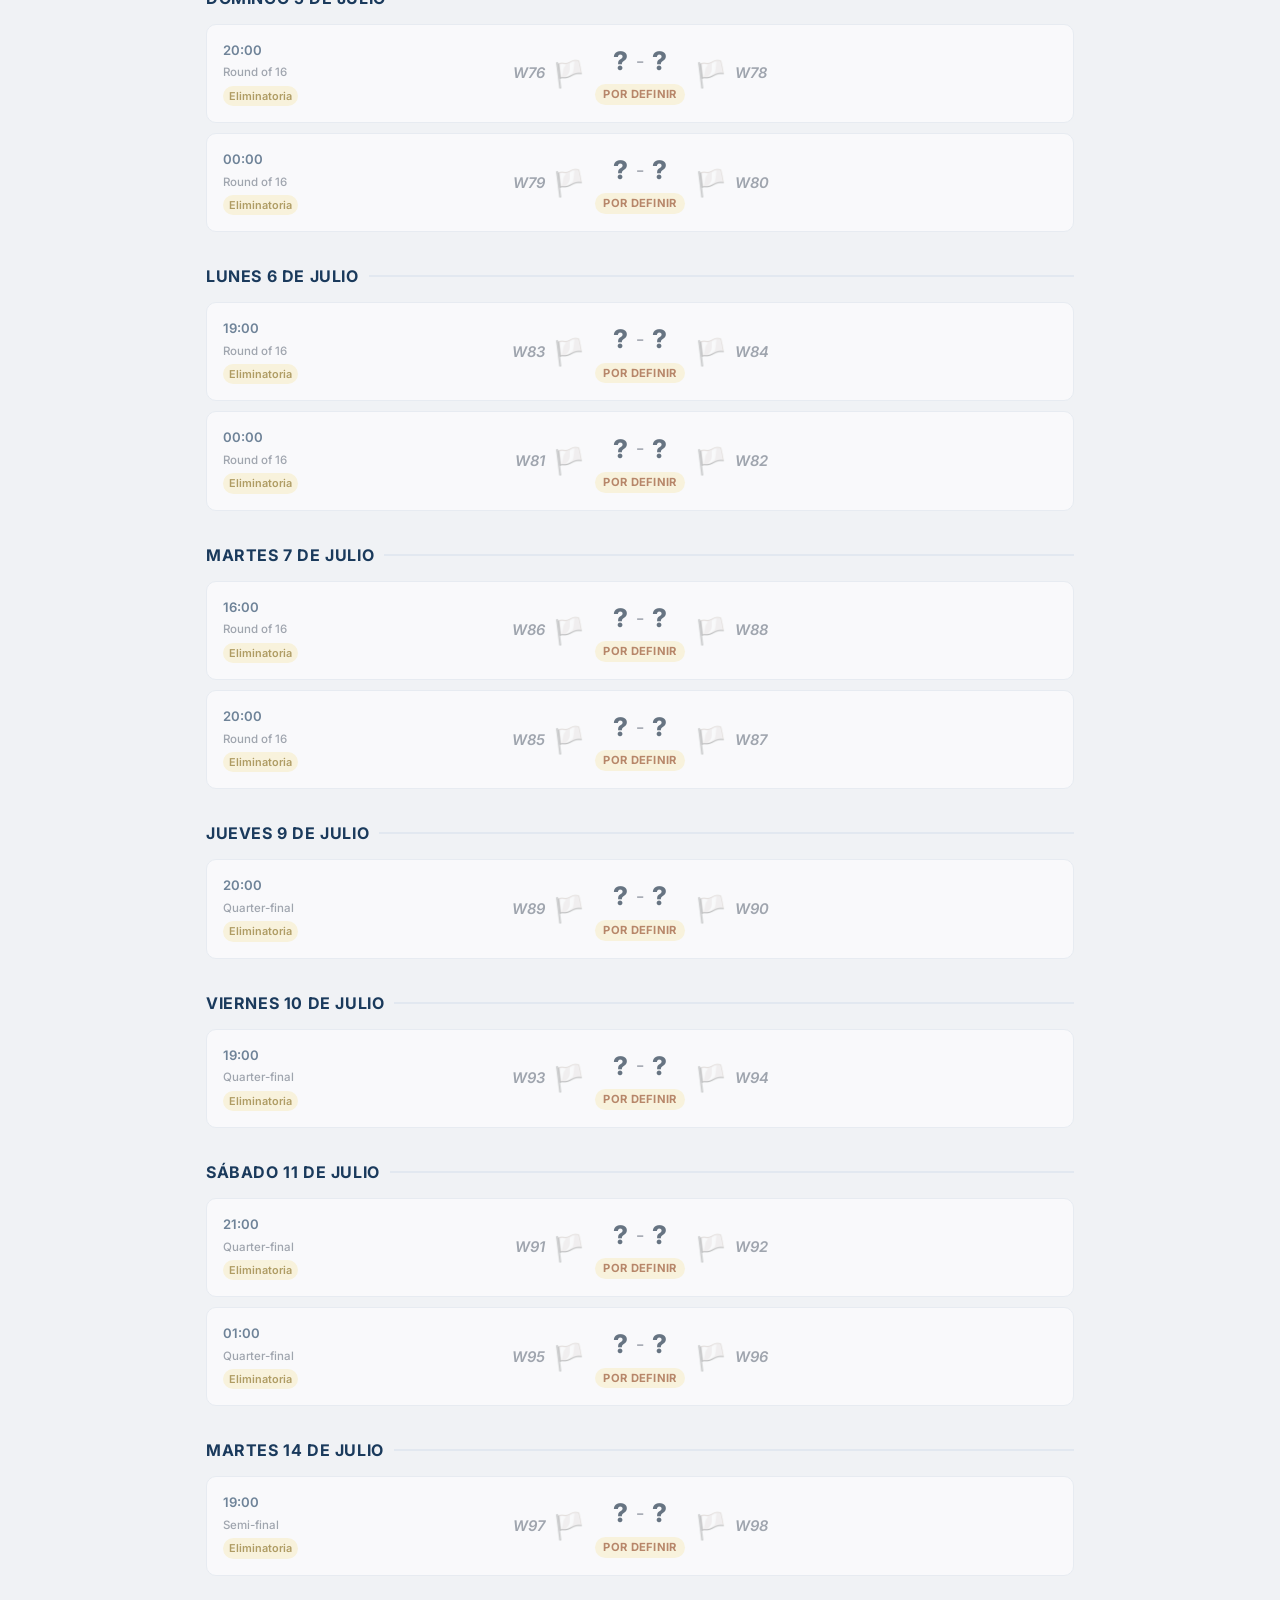
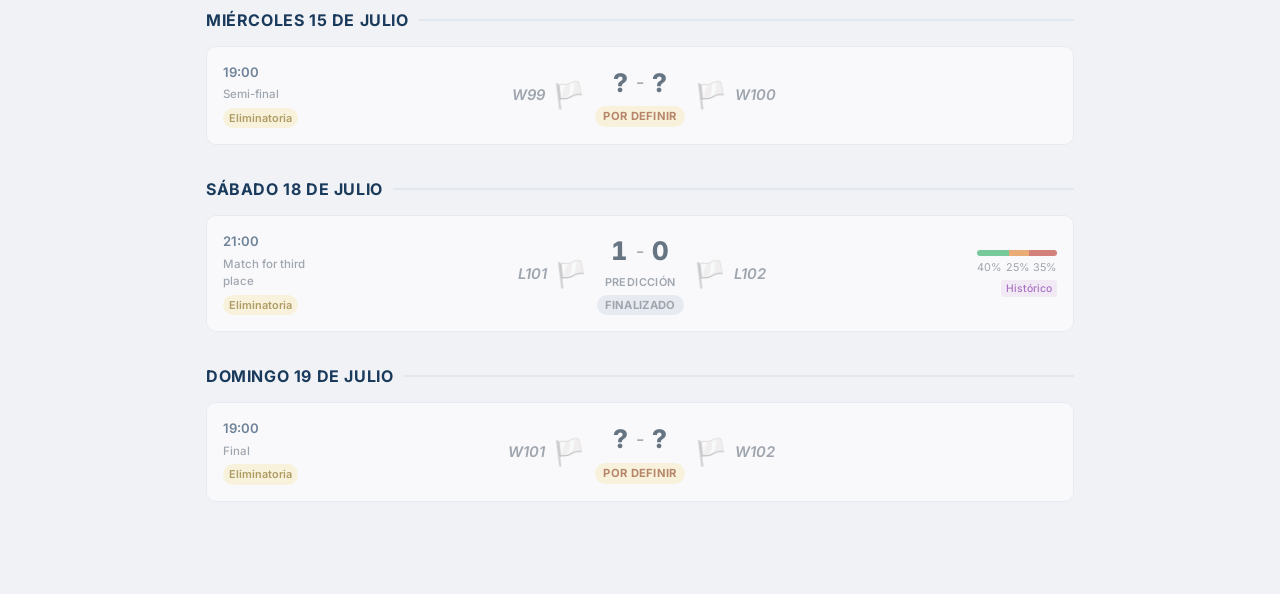
==== commit 9a9b40da: "Add results, points, locked predictions - Update 1.5h before kickoff (for manual entry before 1h dea" ====
--- a/site/index.html
+++ b/site/index.html
@@ -28,9 +28,16 @@
 <main>
   <p id="last-updated"></p>
 
+  <div id="points-banner" style="display:none" class="points-banner">
+    <span id="pts-total" class="pts-total">0 pts</span>
+    <span id="pts-meta" class="pts-meta"></span>
+    <span id="pts-avg" class="pts-avg" style="display:none"></span>
+  </div>
+
   <div class="filters">
     <span class="chip active" data-filter="all">Todos</span>
     <span class="chip" data-filter="upcoming">Próximos</span>
+    <span class="chip" data-filter="finished">Finalizados</span>
     <span class="chip" data-filter="group">Fase de Grupos</span>
     <span class="chip" data-filter="knockout">Eliminatorias</span>
   </div>
--- a/site/assets/style.css
+++ b/site/assets/style.css
@@ -301,6 +301,71 @@
 .stat-card .num { font-size: 1.6rem; font-weight: 800; color: var(--blue-mid); }
 .stat-card .lbl { font-size: .75rem; color: var(--text-muted); margin-top: 2px; }
 
+/* ── Points banner ── */
+.points-banner {
+  display: flex;
+  align-items: center;
+  gap: 20px;
+  background: var(--card-bg);
+  border: 2px solid var(--gold);
+  border-radius: var(--radius);
+  padding: 14px 20px;
+  margin-bottom: 20px;
+}
+.points-banner .pts-total {
+  font-size: 1.6rem;
+  font-weight: 800;
+  color: var(--blue-mid);
+}
+.points-banner .pts-meta {
+  font-size: .88rem;
+  color: var(--text-muted);
+}
+.points-banner .pts-avg {
+  font-size: .8rem;
+  font-weight: 600;
+  padding: 2px 8px;
+  border-radius: 20px;
+  background: #e8f5e9;
+  color: #2e7d32;
+  margin-left: 8px;
+}
+
+/* ── Completed match card ── */
+.match-card.completed { opacity: 1; }
+.match-card.past-pending { opacity: .6; }
+
+/* Score block extras for completed matches */
+.score-result-row {
+  font-size: .68rem;
+  color: var(--text-muted);
+  text-transform: uppercase;
+  letter-spacing: .3px;
+  font-weight: 600;
+  margin-top: 2px;
+}
+.score-pred-row {
+  font-size: .75rem;
+  color: var(--text-muted);
+  margin-top: 2px;
+}
+.score-pred-row strong { color: var(--text); }
+
+/* Points-earned badges */
+.pts-earned {
+  display: inline-block;
+  font-size: .78rem;
+  font-weight: 700;
+  padding: 2px 8px;
+  border-radius: 20px;
+  margin-top: 3px;
+}
+.pts-earned.p5 { background: #1b5e20; color: #fff; }
+.pts-earned.p3 { background: #c8e6c9; color: #1b5e20; }
+.pts-earned.p2 { background: #bbdefb; color: #0d47a1; }
+.pts-earned.p1 { background: #fff8e1; color: #e65100; }
+.pts-earned.p0 { background: #fce4ec; color: #b71c1c; }
+
 /* ── Responsive ── */
 @media (max-width: 640px) {
   .match-card {
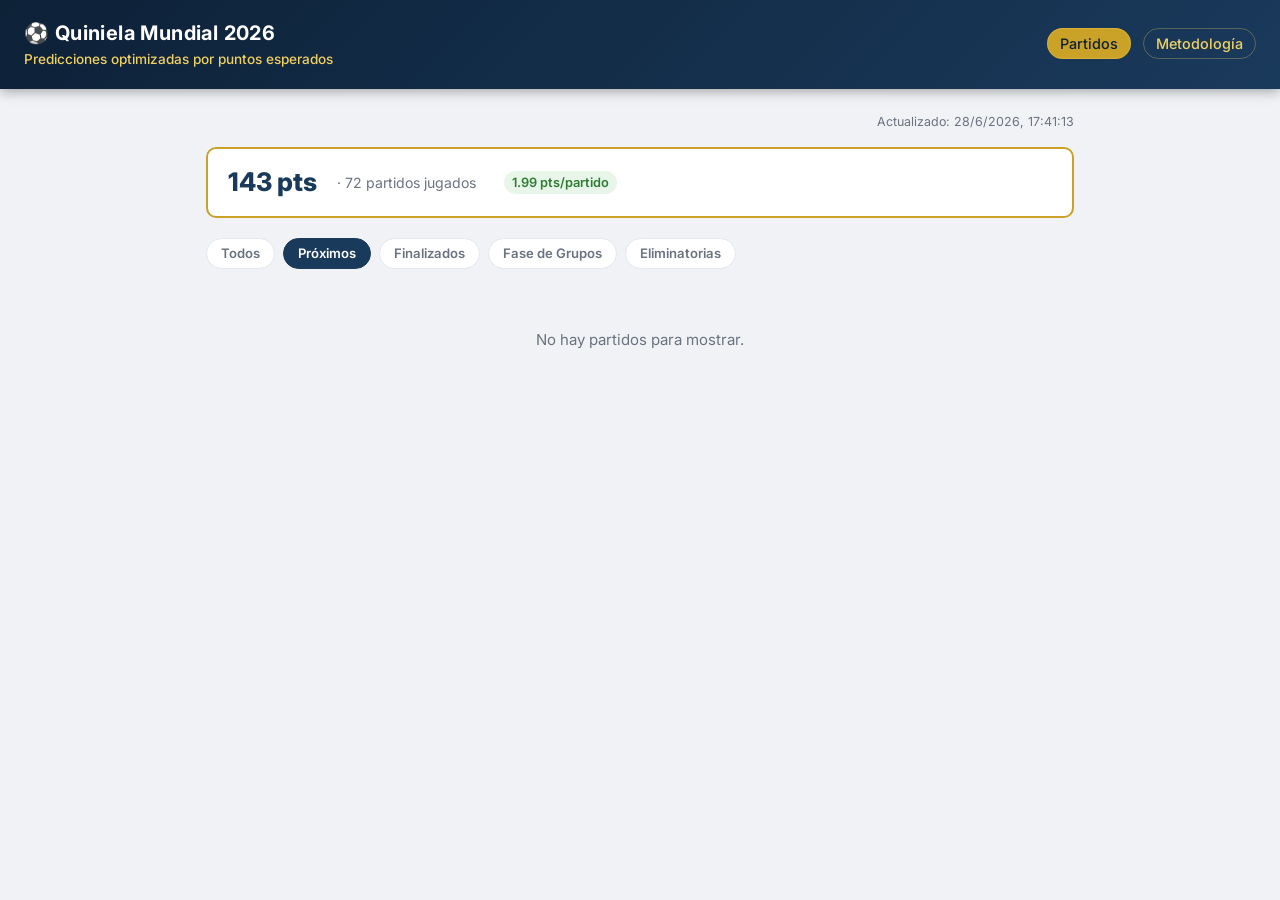
==== commit b42cc044: "Default to Próximos tab; include live matches Show upcoming + in-progress matches together under "Pr" ====
--- a/site/index.html
+++ b/site/index.html
@@ -35,8 +35,8 @@
   </div>
 
   <div class="filters">
-    <span class="chip active" data-filter="all">Todos</span>
-    <span class="chip" data-filter="upcoming">Próximos</span>
+    <span class="chip" data-filter="all">Todos</span>
+    <span class="chip active" data-filter="upcoming">Próximos</span>
     <span class="chip" data-filter="finished">Finalizados</span>
     <span class="chip" data-filter="group">Fase de Grupos</span>
     <span class="chip" data-filter="knockout">Eliminatorias</span>
--- a/site/assets/style.css
+++ b/site/assets/style.css
@@ -332,7 +332,7 @@
 }
 
 /* ── Completed match card ── */
-.match-card.completed { opacity: 1; }
+.match-card.completed { opacity: .72; }
 .match-card.past-pending { opacity: .6; }
 
 /* Score block extras for completed matches */
@@ -350,6 +350,21 @@
   margin-top: 2px;
 }
 .score-pred-row strong { color: var(--text); }
+
+/* Inline row: label + badge side by side */
+.score-inline-row {
+  display: flex;
+  align-items: center;
+  gap: 6px;
+  margin-top: 3px;
+}
+.score-status-label {
+  font-size: .68rem;
+  font-weight: 600;
+  color: var(--text-muted);
+  text-transform: uppercase;
+  letter-spacing: .3px;
+}
 
 /* Points-earned badges */
 .pts-earned {
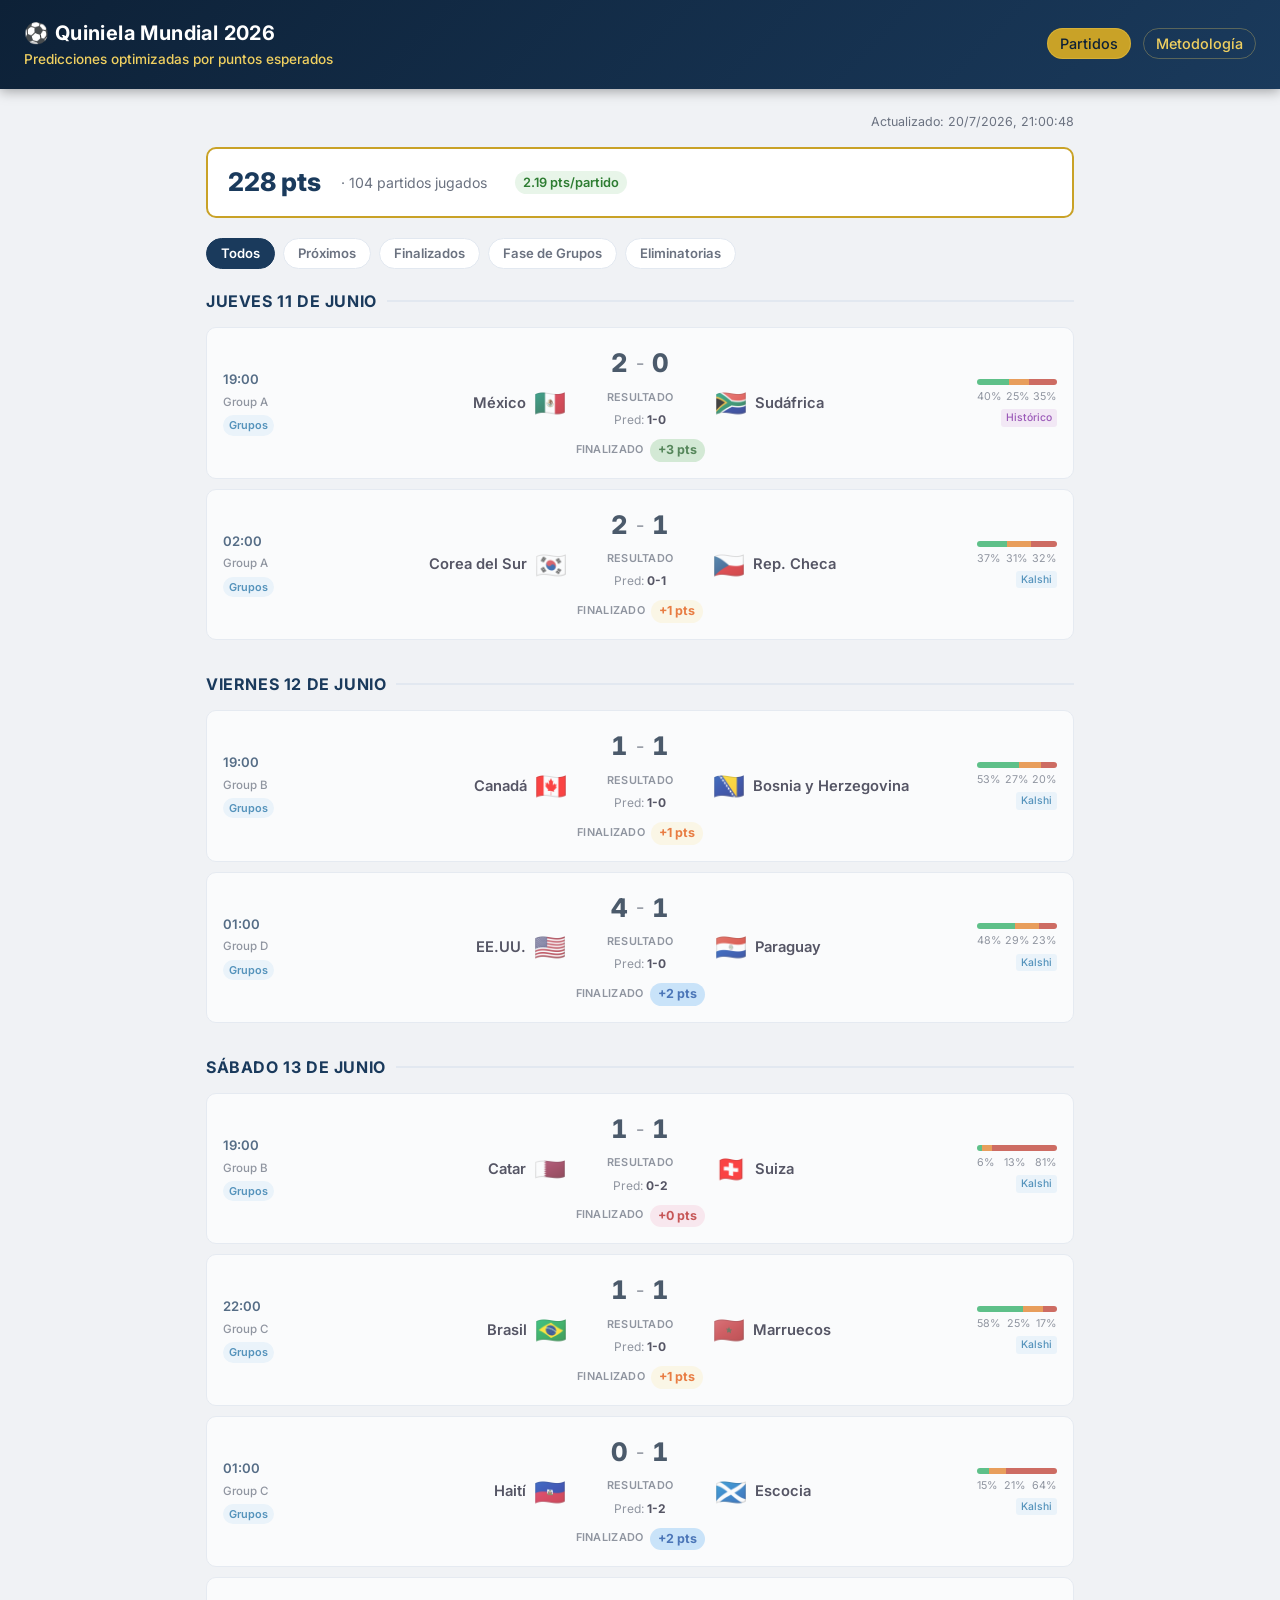
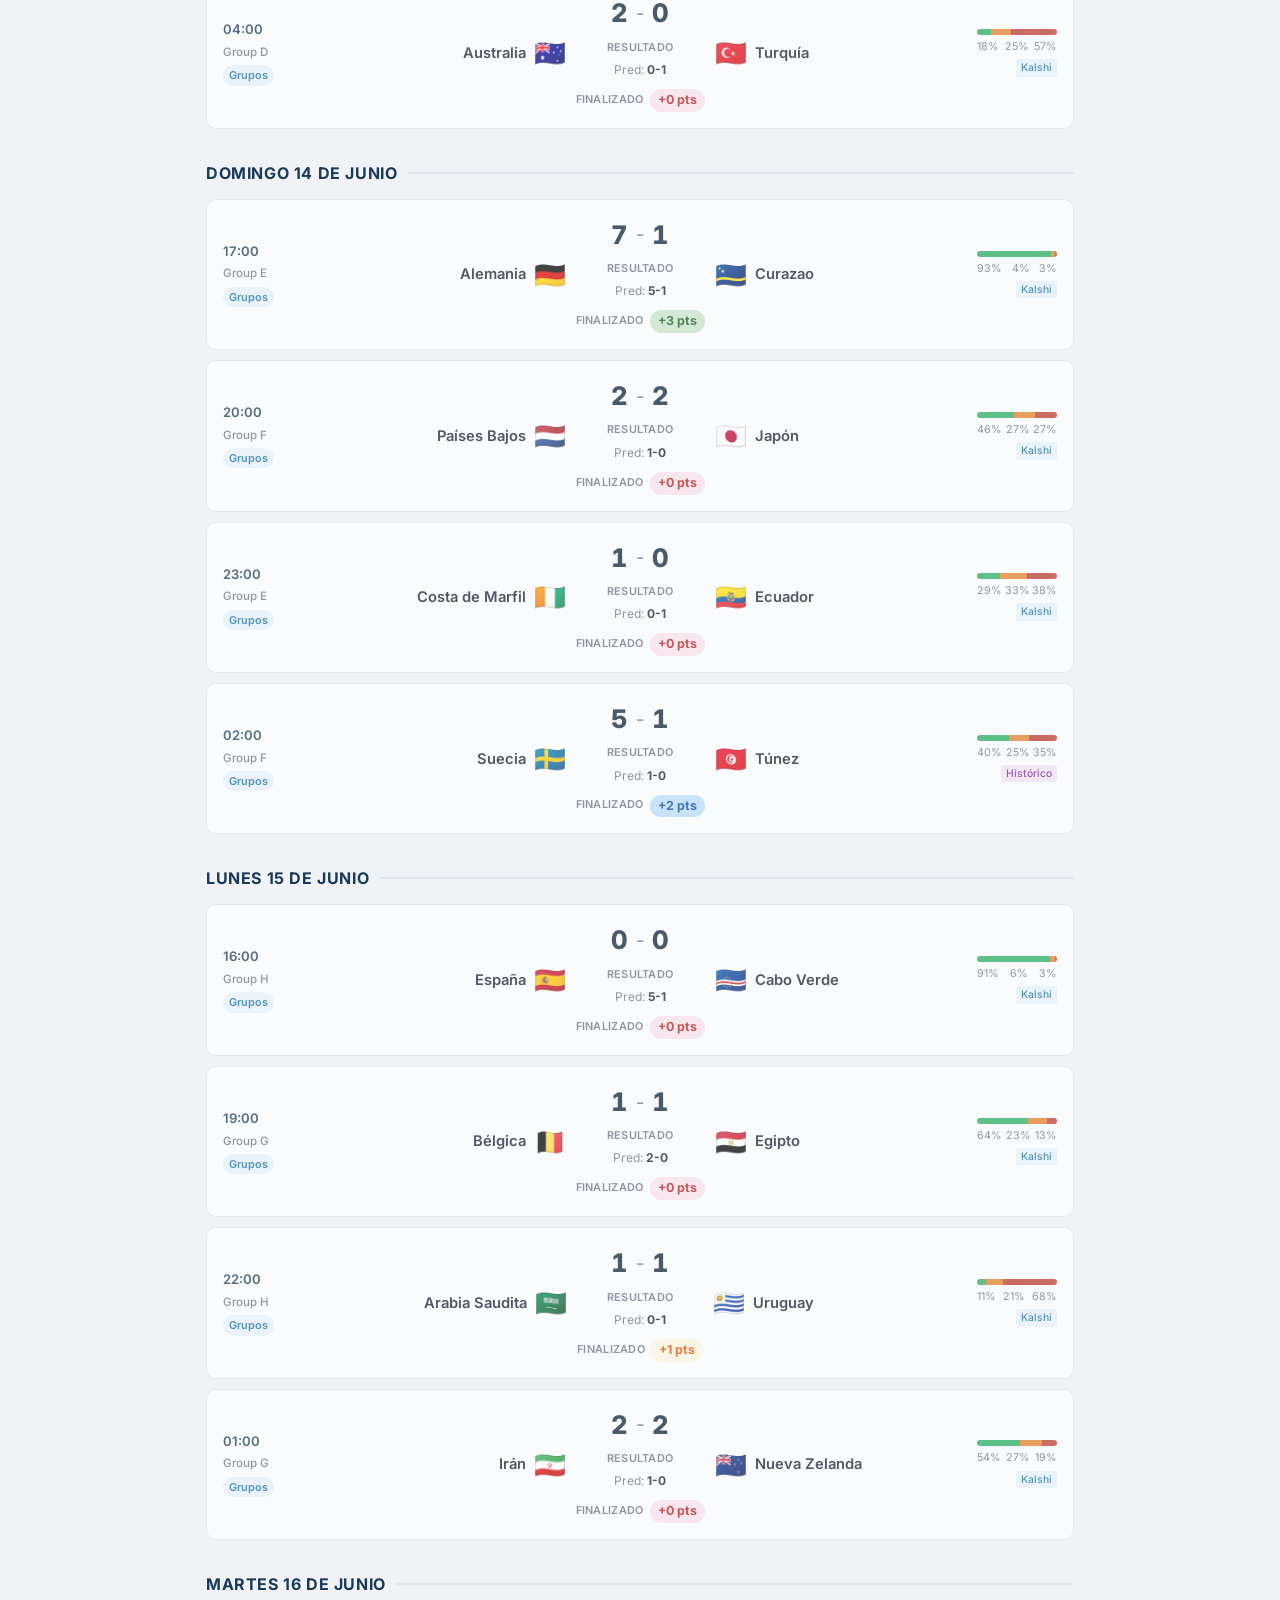
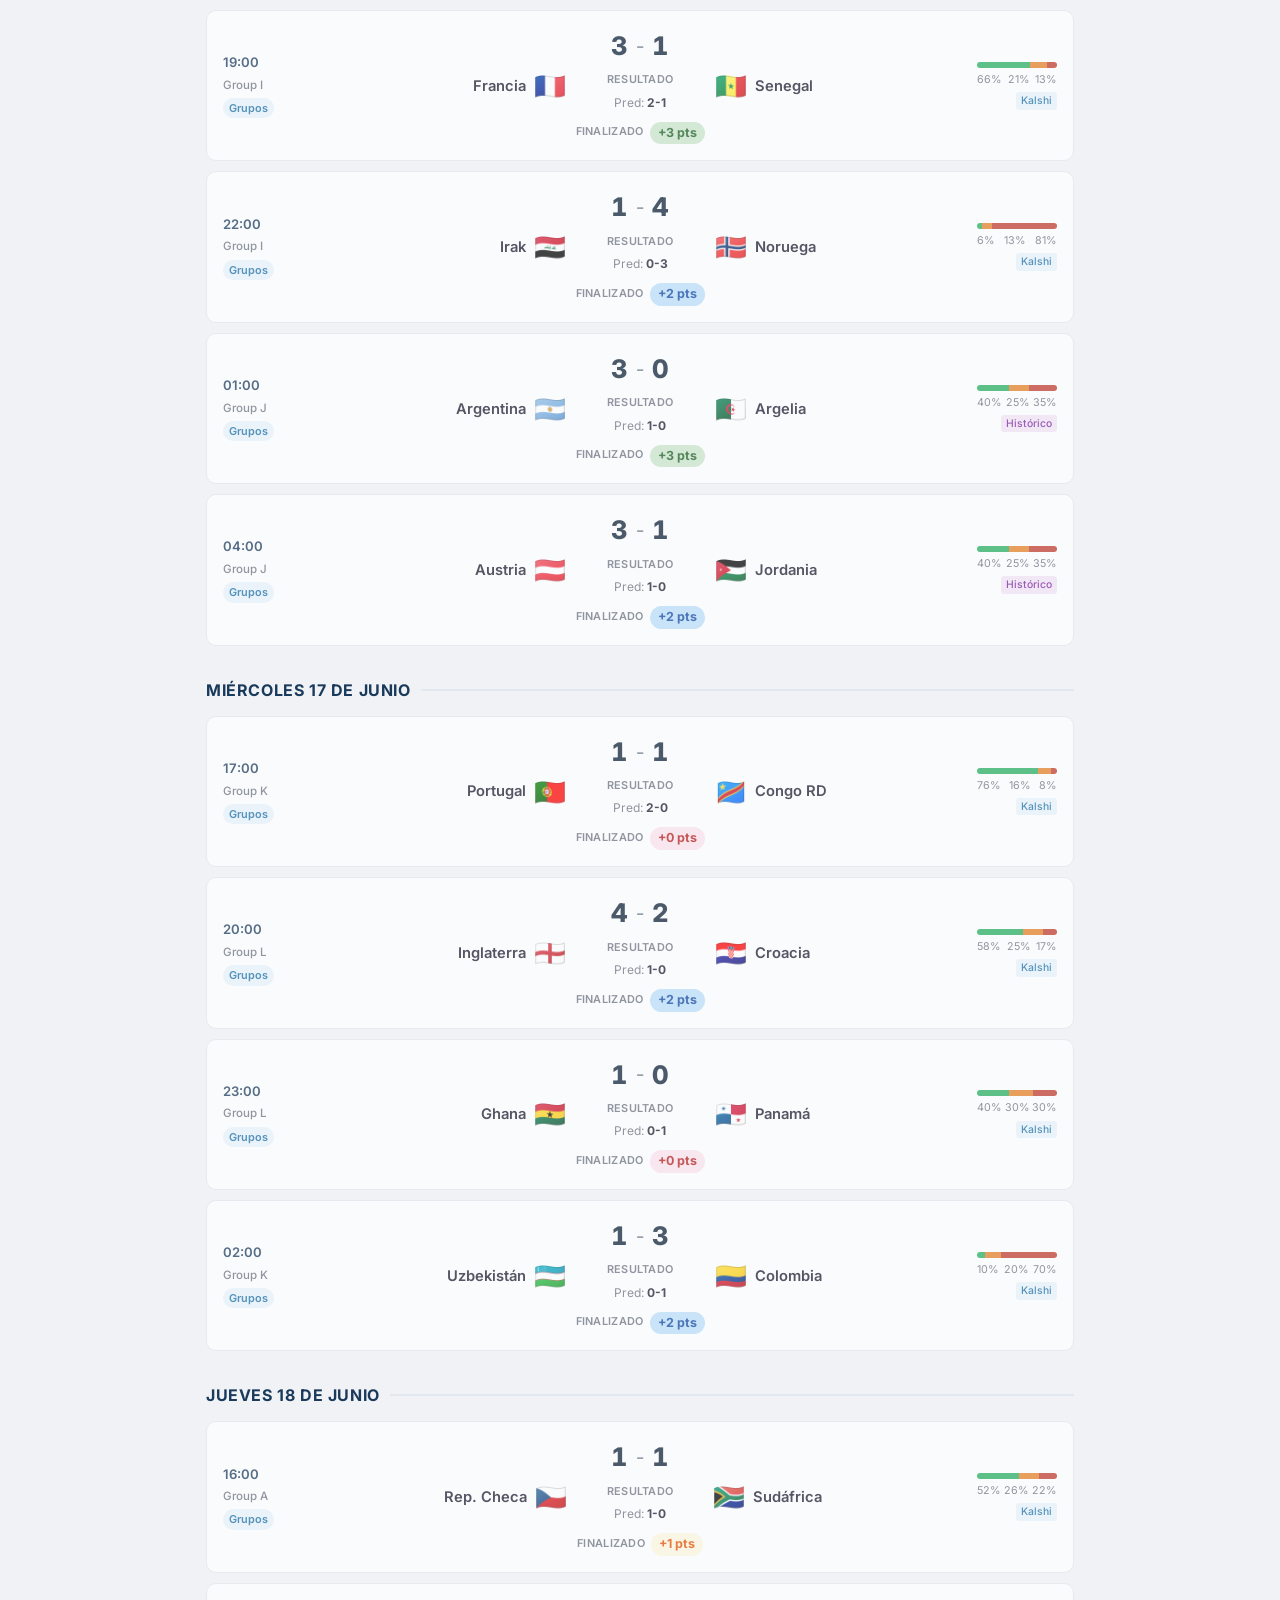
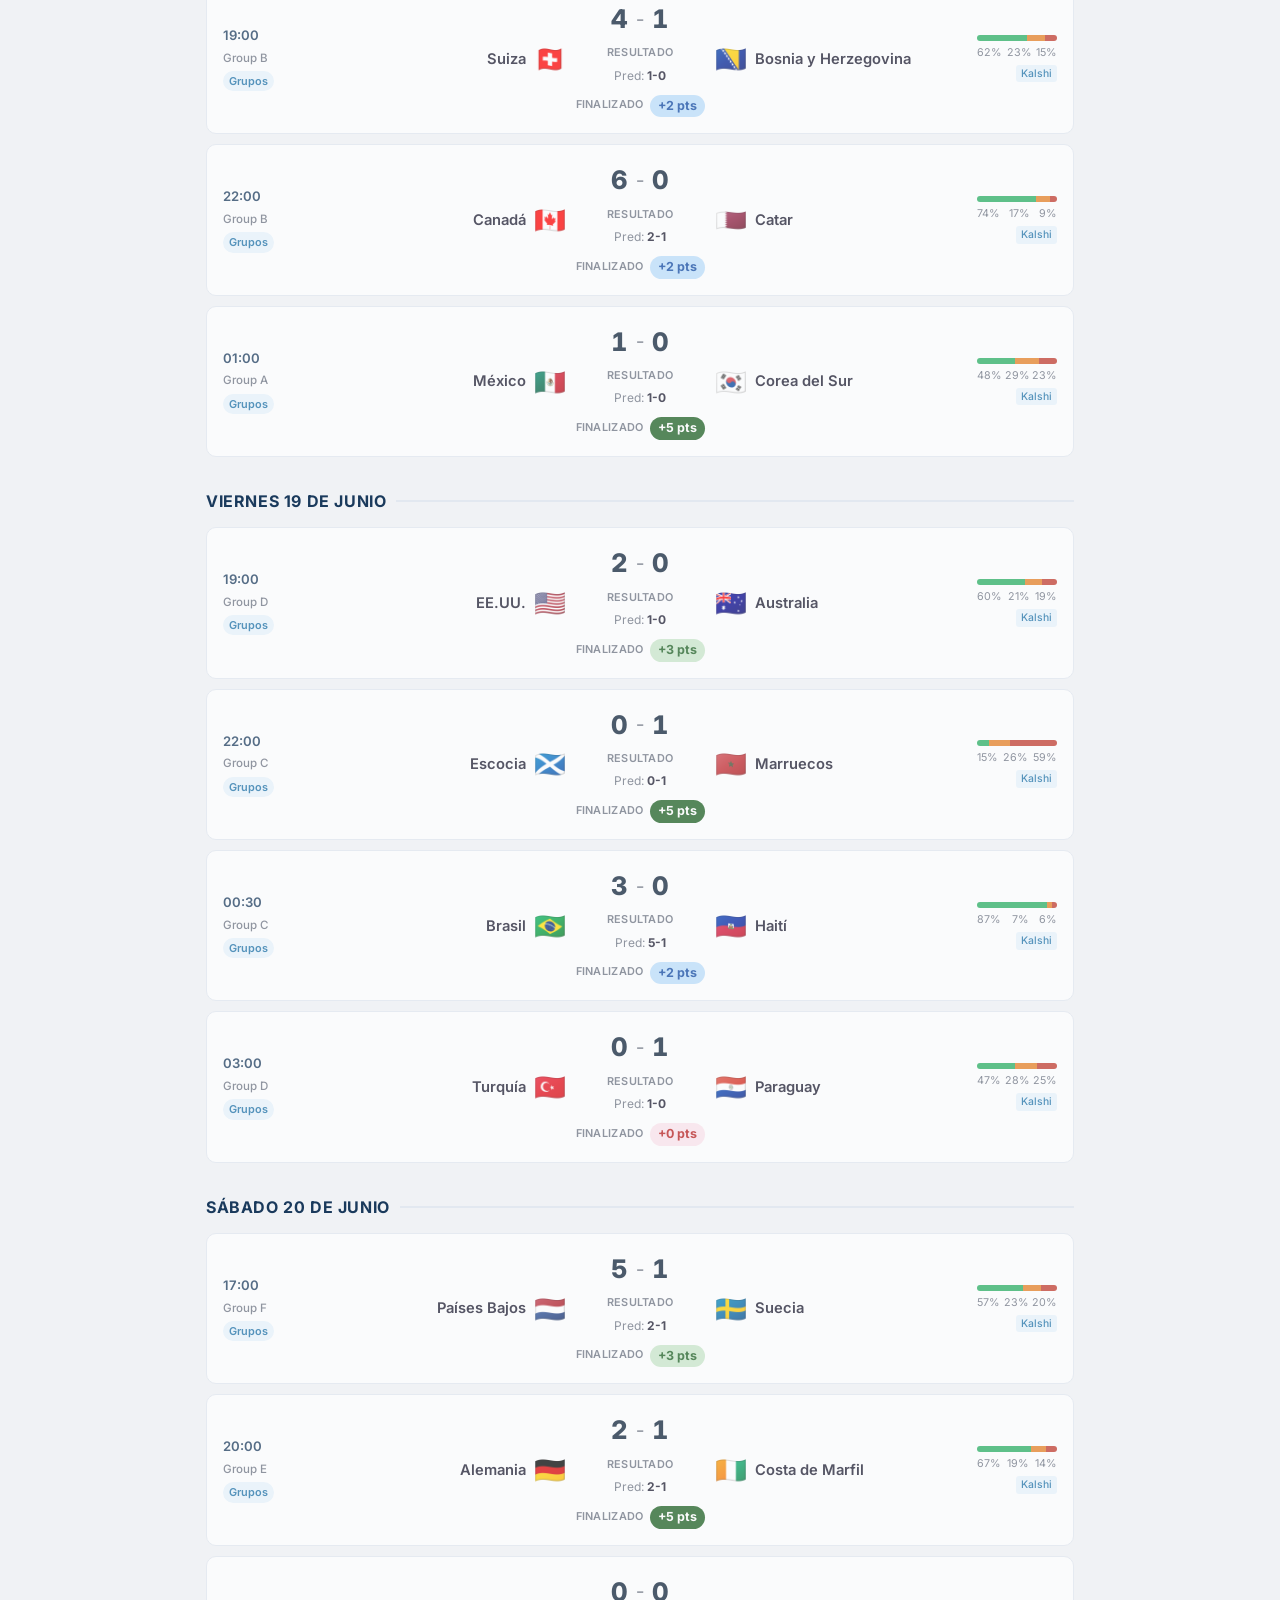
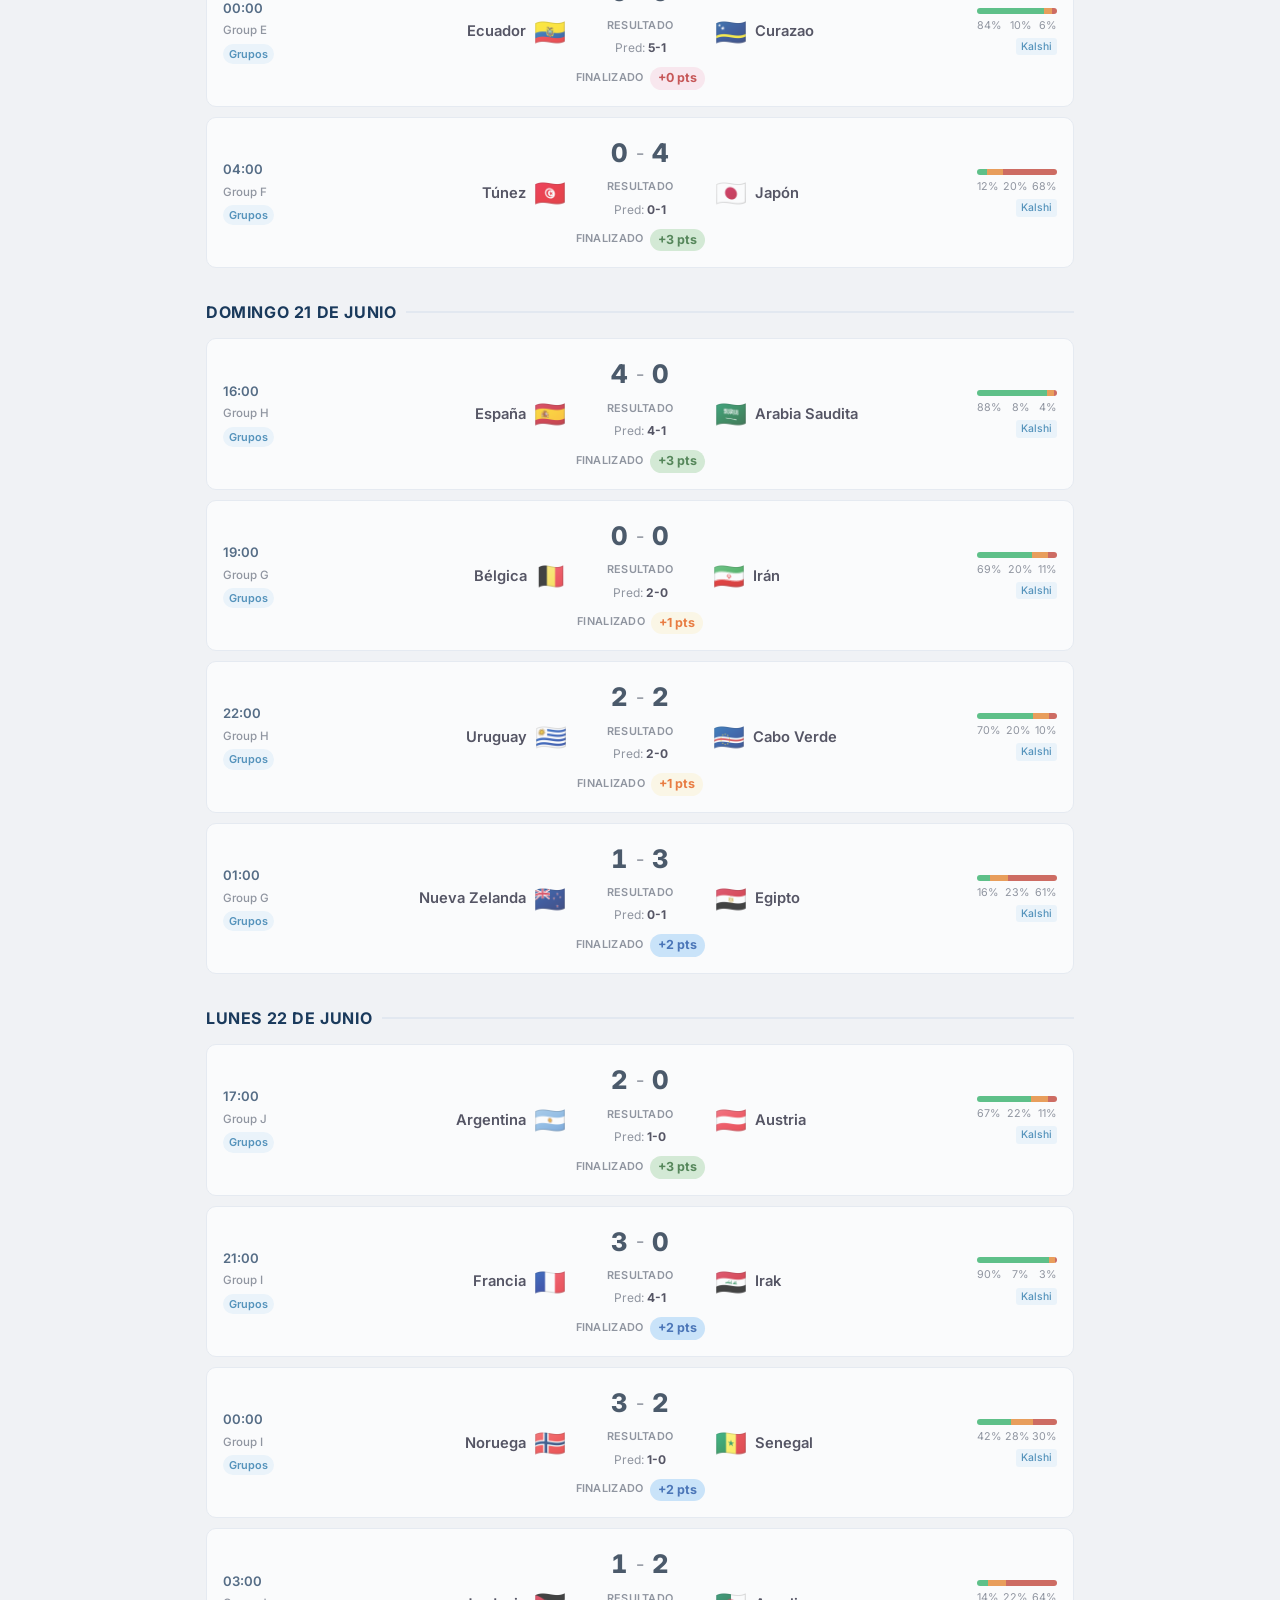
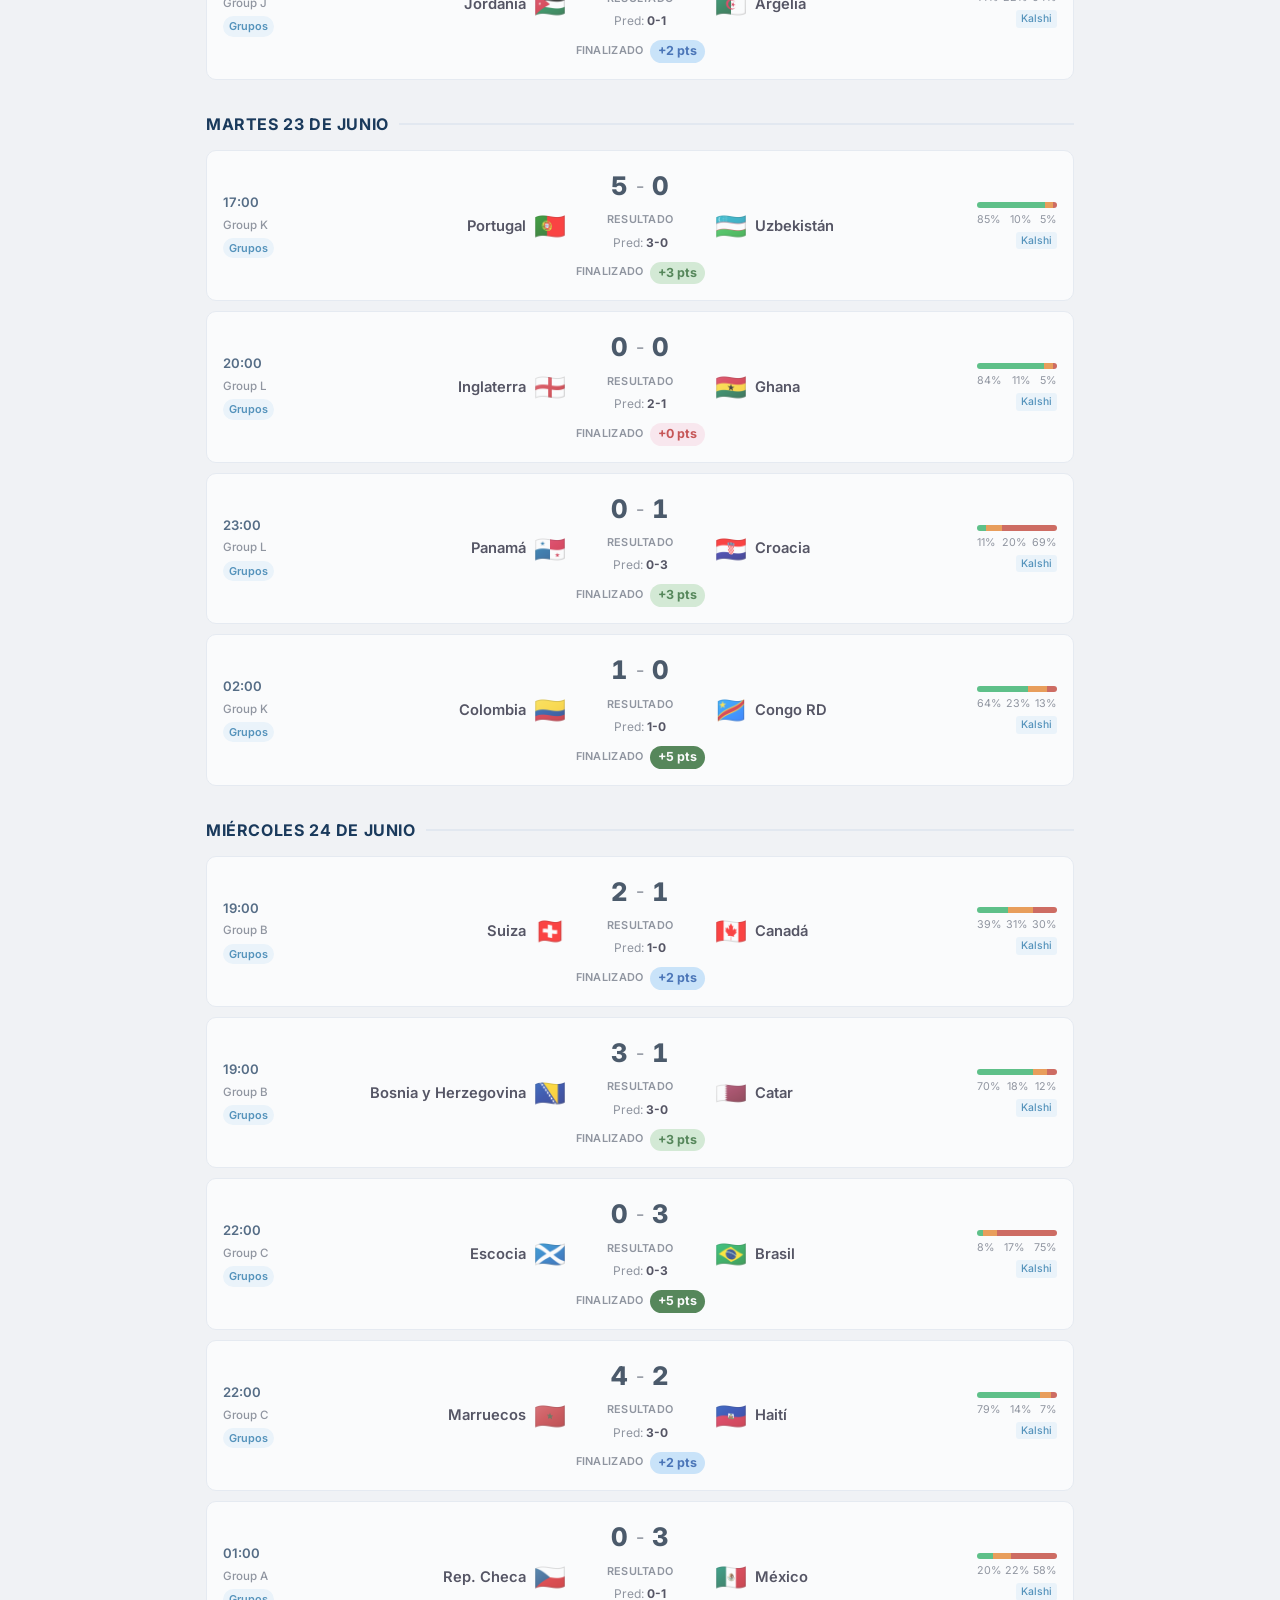
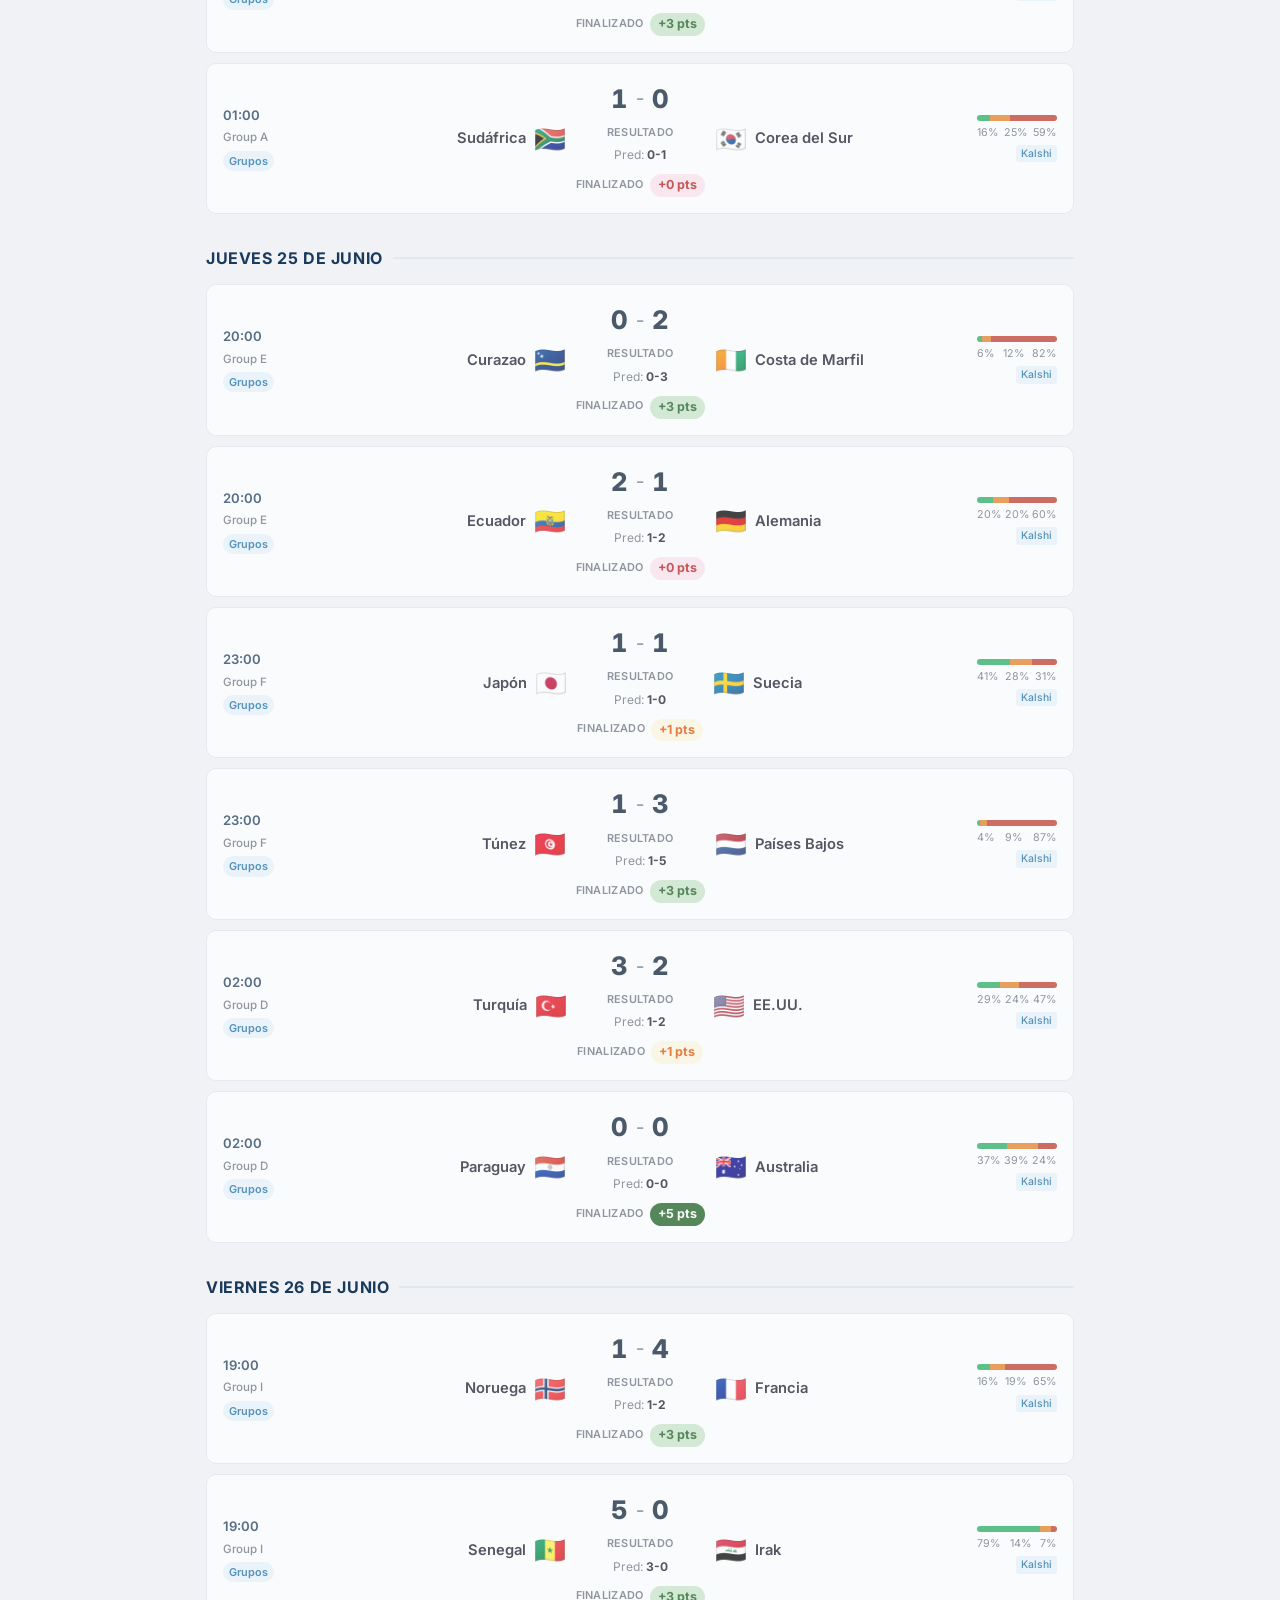
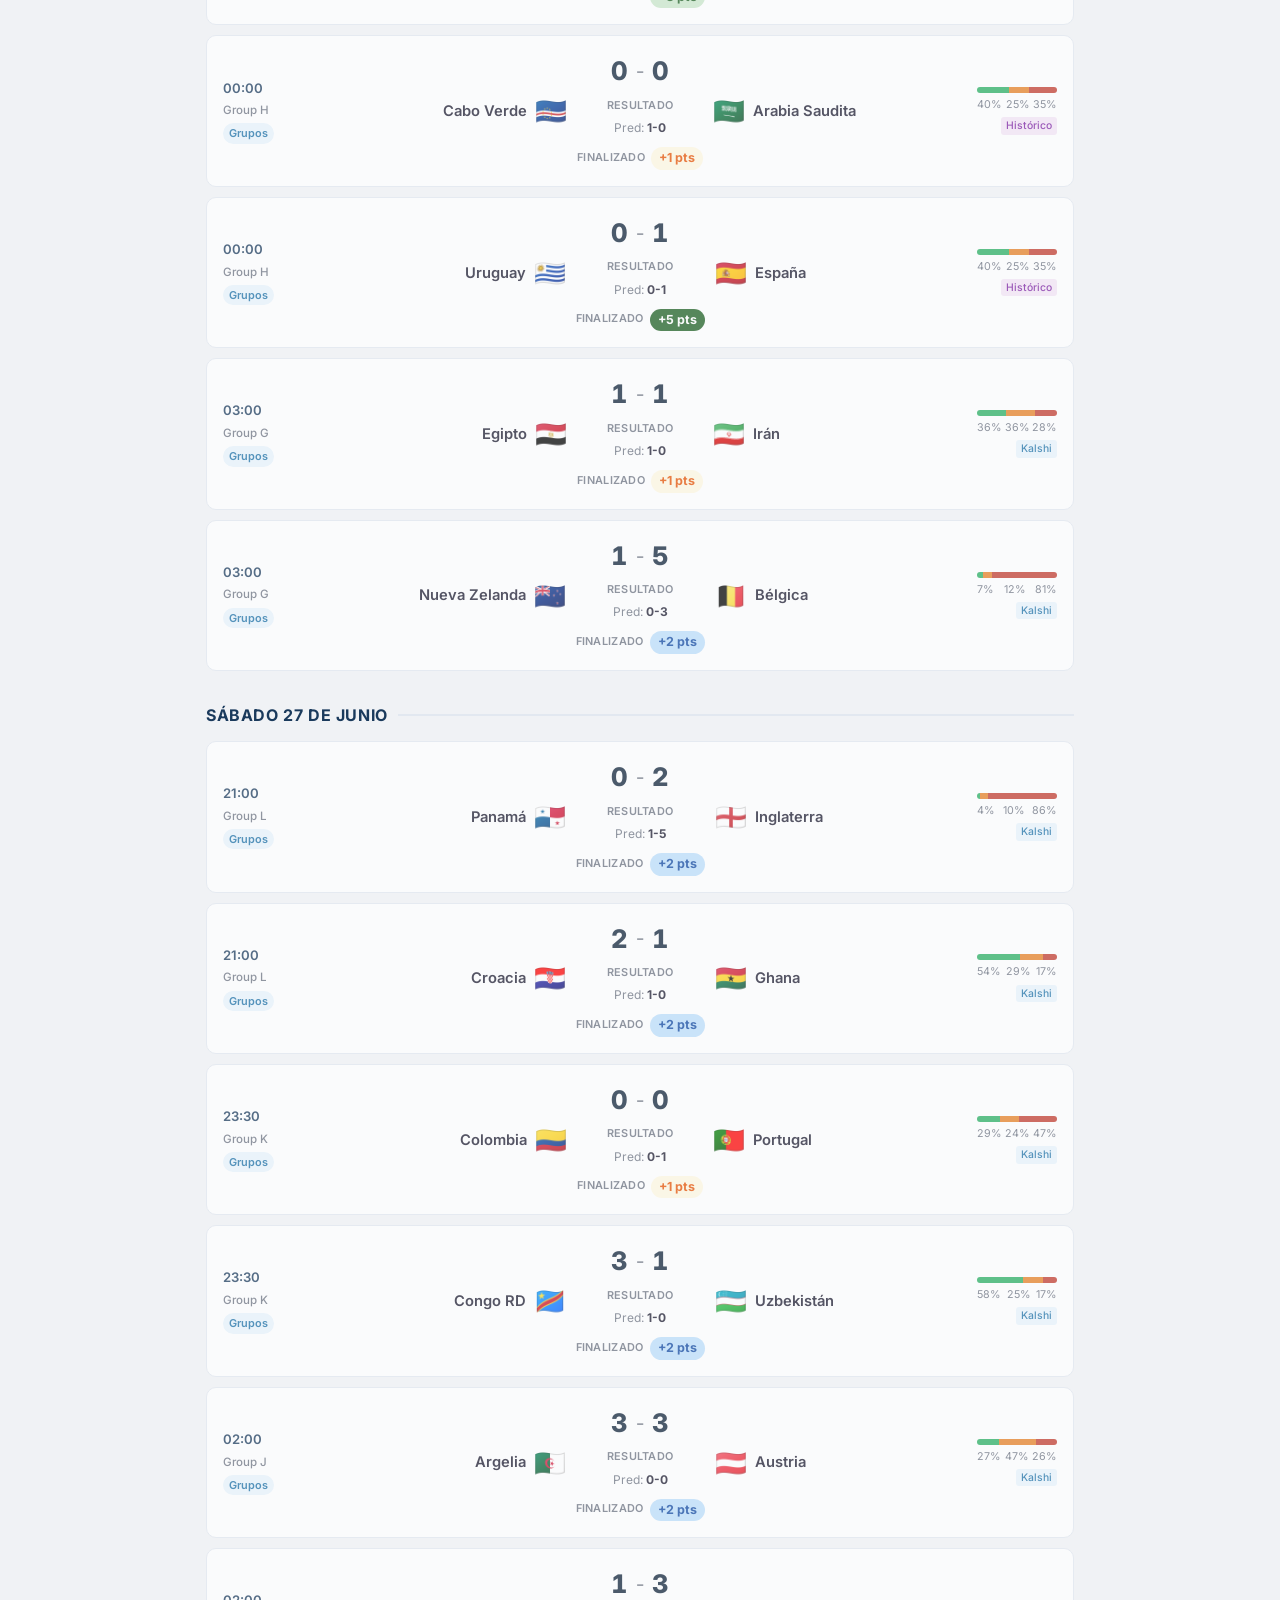
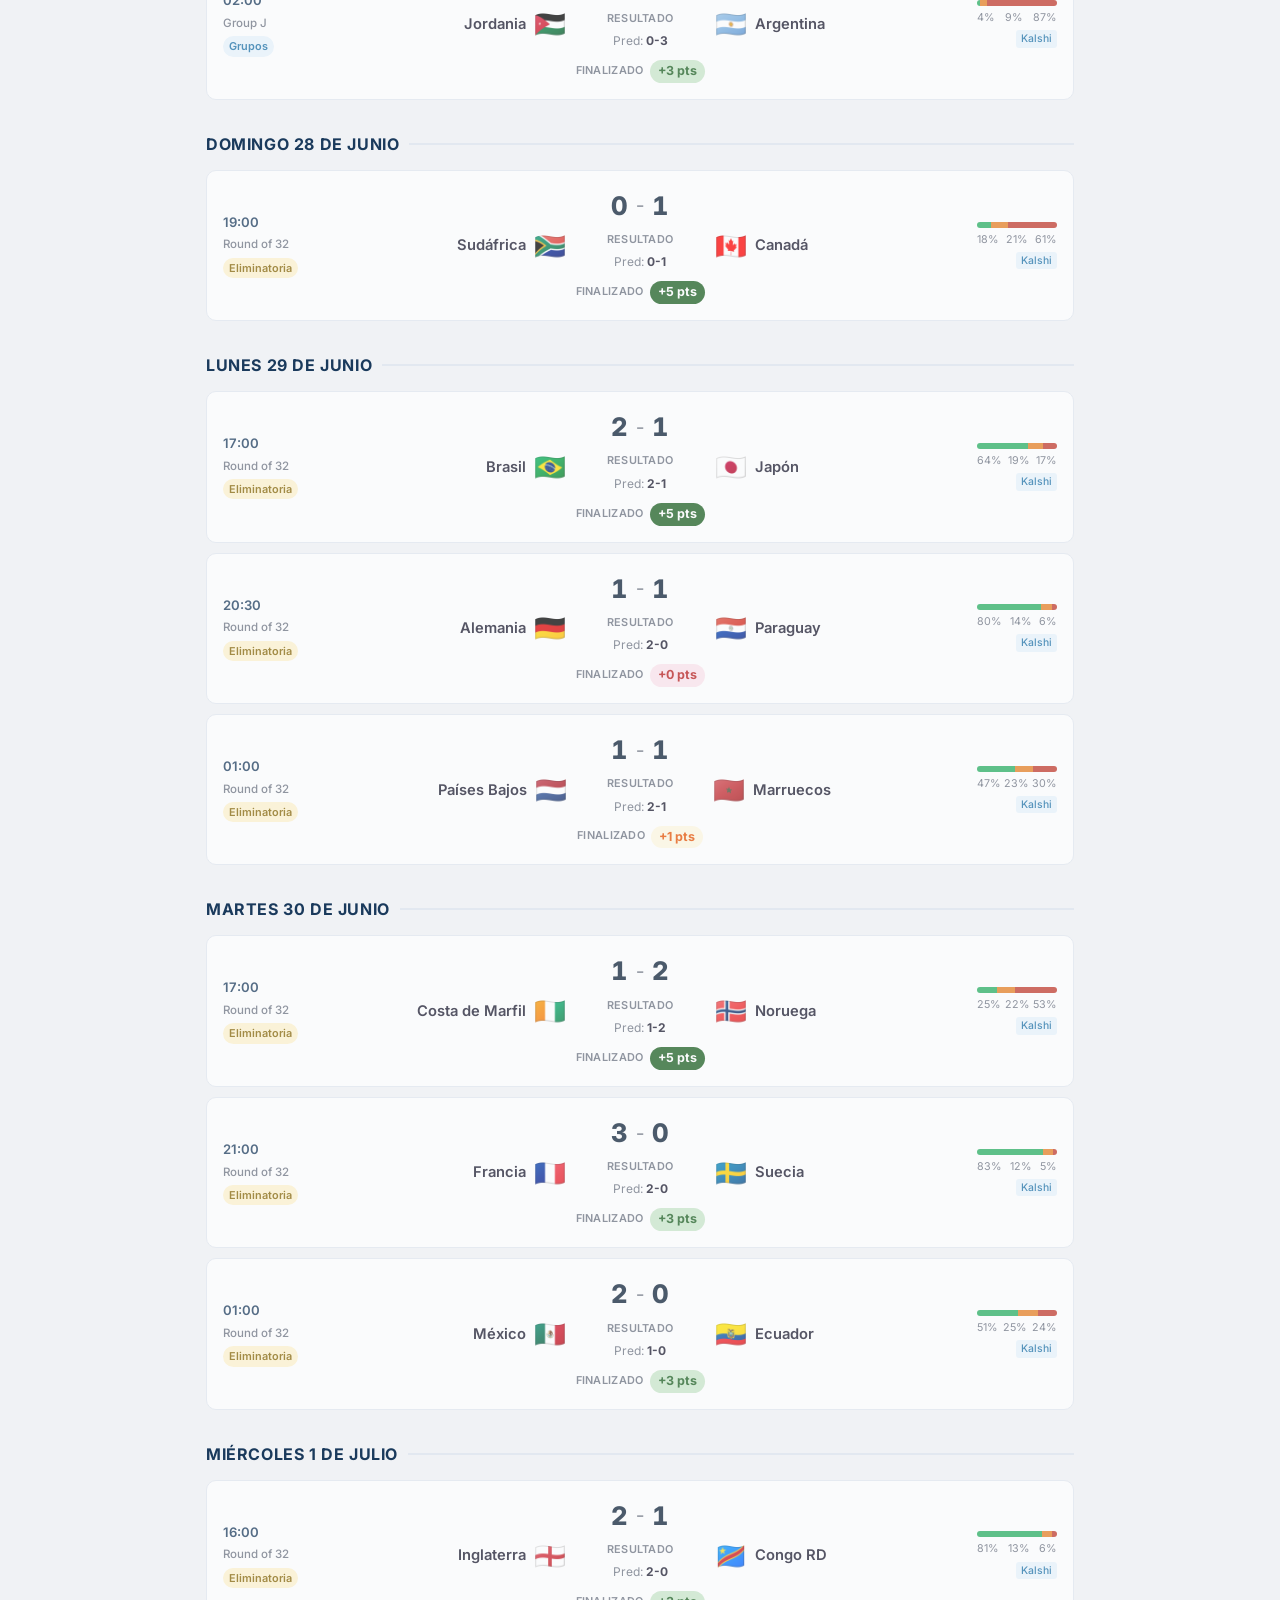
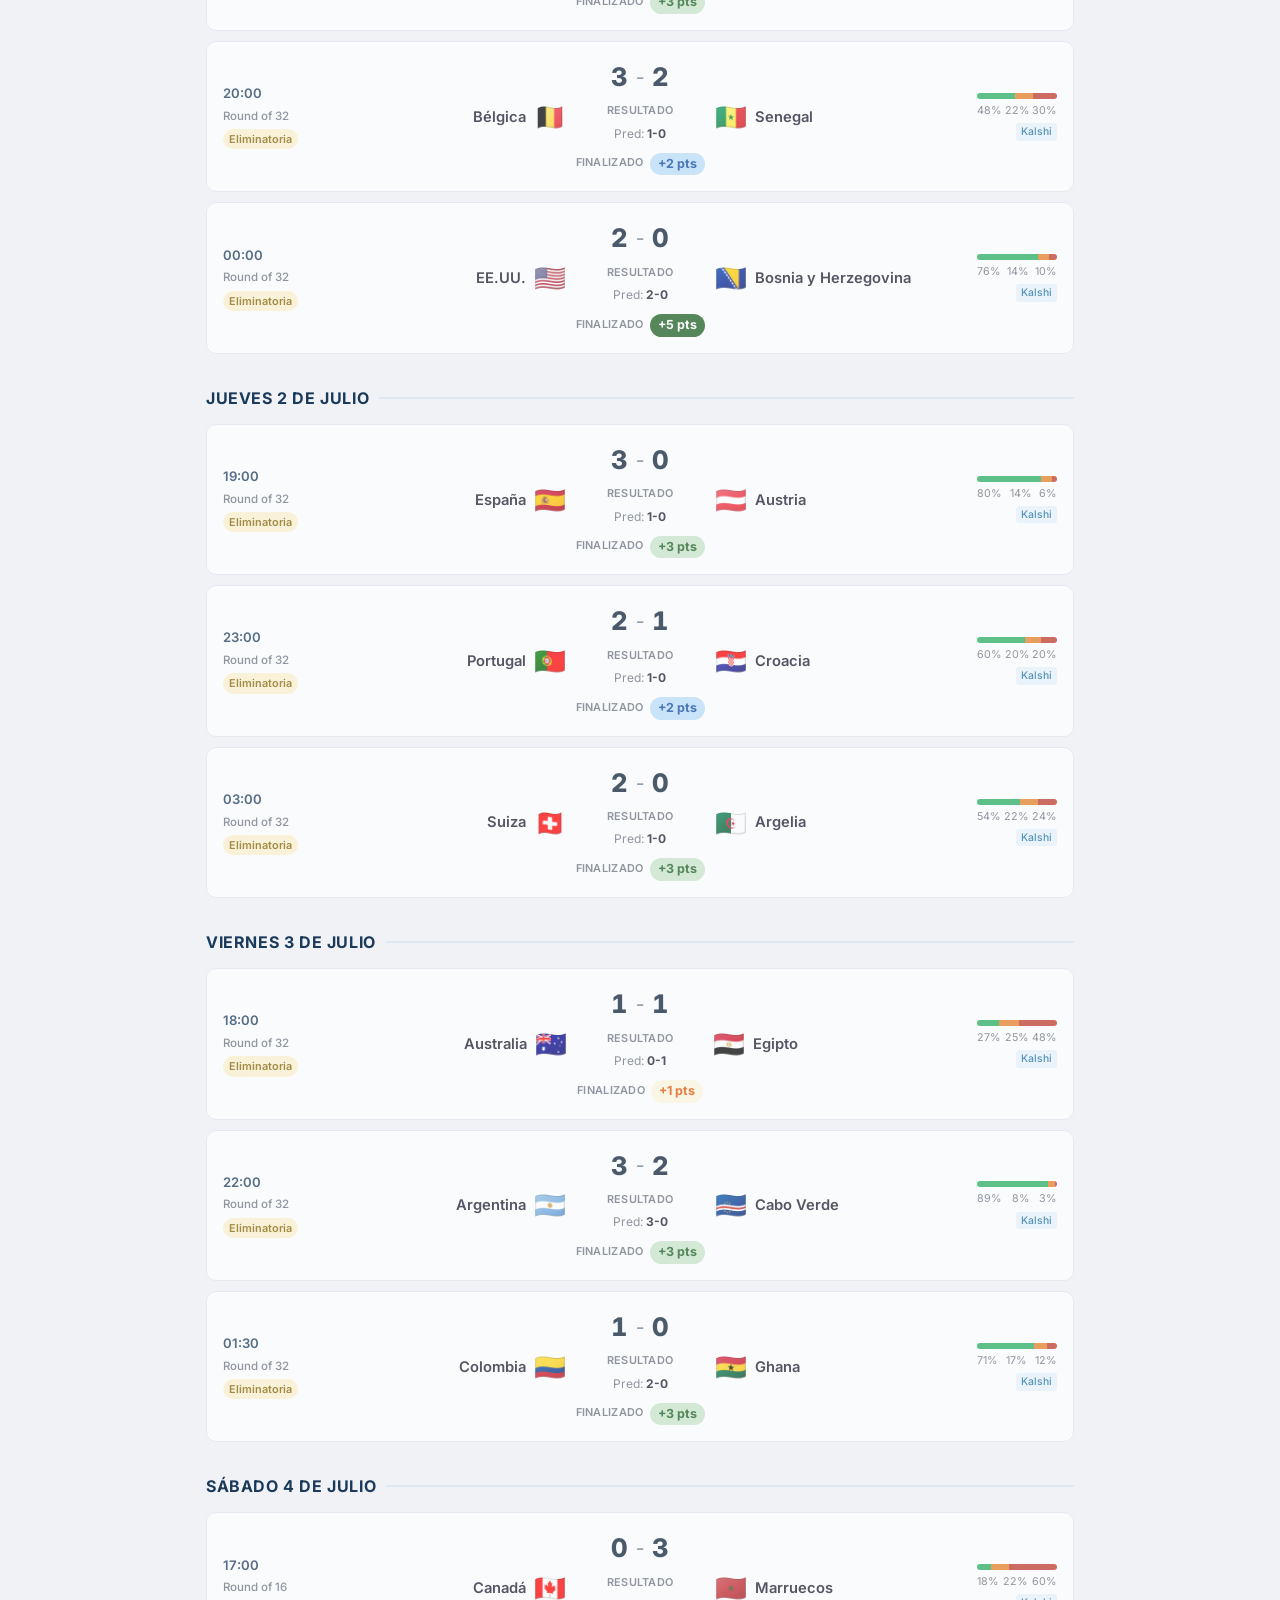
==== commit 598a7dcc: "Default to "Todos" tab; stop scheduled Kalshi/ESPN fetches WC 2026 ended 2026-07-19, so there's noth" ====
--- a/site/index.html
+++ b/site/index.html
@@ -35,8 +35,8 @@
   </div>
 
   <div class="filters">
-    <span class="chip" data-filter="all">Todos</span>
-    <span class="chip active" data-filter="upcoming">Próximos</span>
+    <span class="chip active" data-filter="all">Todos</span>
+    <span class="chip" data-filter="upcoming">Próximos</span>
     <span class="chip" data-filter="finished">Finalizados</span>
     <span class="chip" data-filter="group">Fase de Grupos</span>
     <span class="chip" data-filter="knockout">Eliminatorias</span>
--- a/site/assets/style.css
+++ b/site/assets/style.css
@@ -381,6 +381,17 @@
 .pts-earned.p1 { background: #fff8e1; color: #e65100; }
 .pts-earned.p0 { background: #fce4ec; color: #b71c1c; }
 
+.pts-multiplier {
+  display: inline-block;
+  font-size: .68rem;
+  font-weight: 700;
+  padding: 1px 5px;
+  border-radius: 20px;
+  margin-left: 3px;
+  background: #fff3e0;
+  color: #e65100;
+}
+
 /* ── Responsive ── */
 @media (max-width: 640px) {
   .match-card {
